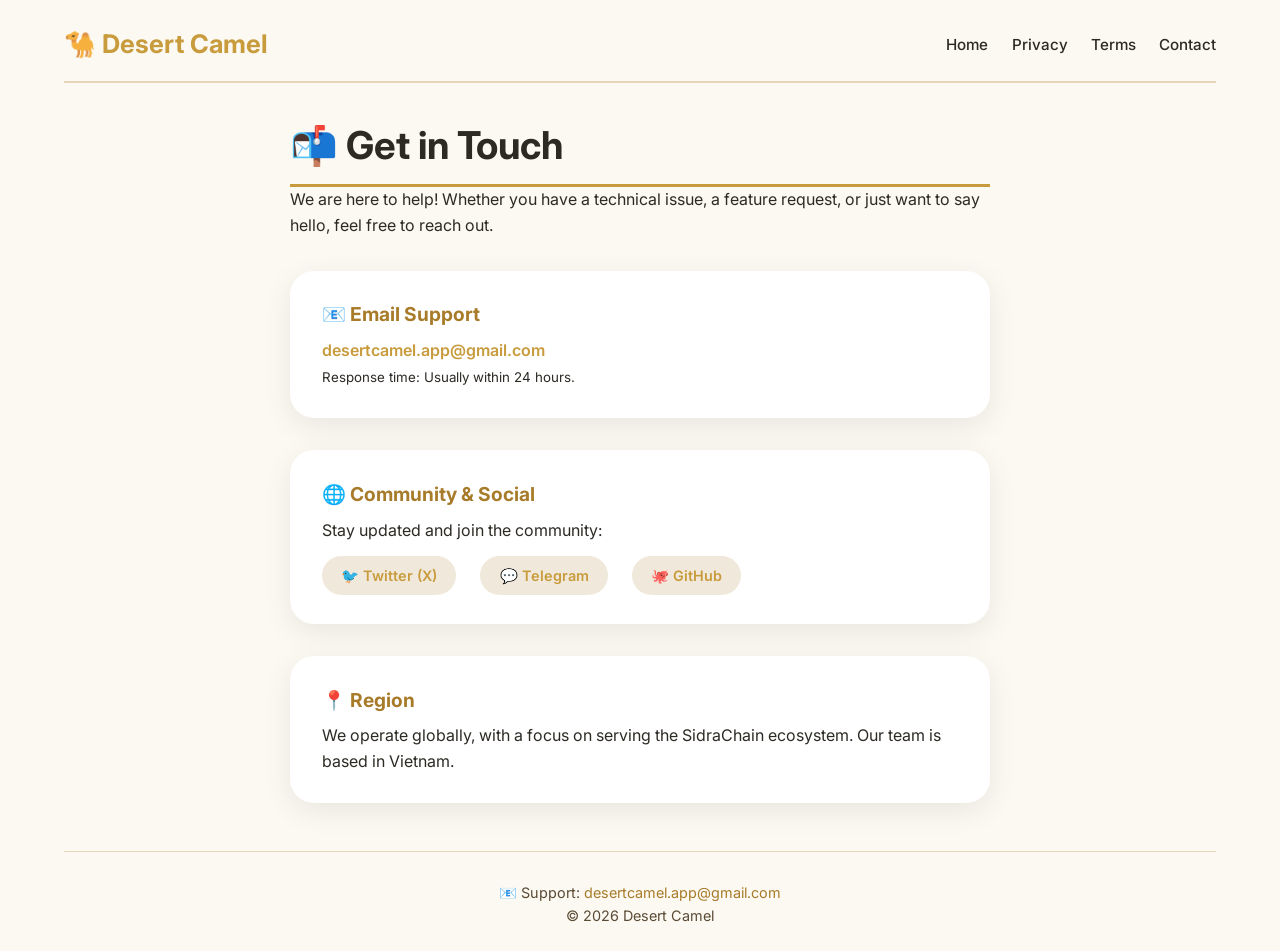
==== contact.html @ 6eb1e1e3 "Add files via upload" ====
<!DOCTYPE html>
<html lang="en">
<head>
  <meta charset="UTF-8">
  <meta name="viewport" content="width=device-width, initial-scale=1.0">
  <title>Contact – Desert Camel</title>
  <link rel="stylesheet" href="assets/css/style.css">
  <link rel="icon" href="data:image/svg+xml,<svg xmlns='http://www.w3.org/2000/svg' viewBox='0 0 100 100'><text y='.9em' font-size='90'>🐪</text></svg>">
</head>
<body>
  <header>
    <div class="logo">🐪 <span>Desert Camel</span></div>
    <nav>
      <a href="index.html">Home</a>
      <a href="privacy.html">Privacy</a>
      <a href="terms.html">Terms</a>
      <a href="contact.html">Contact</a>
    </nav>
  </header>

  <main class="contact-page">
    <h1>📬 Get in Touch</h1>
    <p>We are here to help! Whether you have a technical issue, a feature request, or just want to say hello, feel free to reach out.</p>
    
    <div class="contact-card">
      <h2>📧 Email Support</h2>
      <p><a href="mailto:desertcamel.app@gmail.com">desertcamel.app@gmail.com</a></p>
      <p><small>Response time: Usually within 24 hours.</small></p>
    </div>

    <div class="contact-card">
      <h2>🌐 Community & Social</h2>
      <p>Stay updated and join the community:</p>
      <div class="social-links">
        <a href="#">🐦 Twitter (X)</a>
        <a href="#">💬 Telegram</a>
        <a href="#">🐙 GitHub</a>
      </div>
    </div>

    <div class="contact-card">
      <h2>📍 Region</h2>
      <p>We operate globally, with a focus on serving the SidraChain ecosystem. Our team is based in Vietnam.</p>
    </div>
  </main>

  <footer>
    <p>📧 Support: <a href="mailto:desertcamel.app@gmail.com">desertcamel.app@gmail.com</a></p>
    <p>© 2026 Desert Camel</p>
  </footer>
</body>
</html>
---- assets/css/style.css ----
/* Import Google Font */
@import url('https://fonts.googleapis.com/css2?family=Inter:opsz@14..32&display=swap');

:root {
  --gold: #C89B3C;
  --dark-gold: #A87B2A;
  --cream: #FCF9F2;
  --dark: #1E1E24;
  --text: #2D2A24;
  --shadow: 0 8px 30px rgba(0,0,0,0.08);
}

* {
  margin: 0;
  padding: 0;
  box-sizing: border-box;
}

body {
  font-family: 'Inter', -apple-system, BlinkMacSystemFont, sans-serif;
  background: var(--cream);
  color: var(--text);
  line-height: 1.6;
  padding: 1.5rem;
  max-width: 1200px;
  margin: 0 auto;
  min-height: 100vh;
  display: flex;
  flex-direction: column;
}

/* --- Header --- */
header {
  display: flex;
  justify-content: space-between;
  align-items: center;
  flex-wrap: wrap;
  padding-bottom: 1rem;
  border-bottom: 2px solid #e6d5b8;
  margin-bottom: 2rem;
}

.logo {
  font-size: 1.6rem;
  font-weight: 700;
  color: var(--dark);
}
.logo span {
  color: var(--gold);
}

nav a {
  margin-left: 1.2rem;
  color: var(--text);
  text-decoration: none;
  font-weight: 500;
  font-size: 0.95rem;
  transition: color 0.2s;
}
nav a:hover {
  color: var(--gold);
}

/* --- Hero Section (Home) --- */
.hero {
  display: flex;
  flex-wrap: wrap;
  align-items: center;
  gap: 3rem;
  background: linear-gradient(135deg, #f5ede1, #e8dccc);
  padding: 2.5rem;
  border-radius: 2rem;
  margin-bottom: 3rem;
}

.hero-text {
  flex: 1 1 300px;
}
.hero-text h1 {
  font-size: clamp(2.2rem, 5vw, 3.5rem);
  line-height: 1.2;
  font-weight: 800;
}
.hero-text h1 span {
  color: var(--gold);
}
.hero-text p {
  font-size: 1.1rem;
  margin: 1.2rem 0;
  color: #3a352e;
}

.btn {
  display: inline-block;
  background: var(--gold);
  color: #fff;
  padding: 0.9rem 2.2rem;
  border-radius: 50px;
  font-weight: 600;
  text-decoration: none;
  transition: 0.3s;
  border: none;
  font-size: 1rem;
}
.btn:hover {
  background: var(--dark-gold);
  transform: scale(1.02);
  box-shadow: var(--shadow);
}

.trust-badge {
  margin-top: 1.2rem;
  font-size: 0.9rem;
  color: #5a4a34;
  background: rgba(255,255,255,0.6);
  padding: 0.4rem 1rem;
  border-radius: 30px;
  display: inline-block;
}

/* --- CSS Phone Mockup --- */
.hero-mockup {
  flex: 1 1 250px;
  display: flex;
  justify-content: center;
}

.phone {
  width: 200px;
  height: 400px;
  background: #111;
  border-radius: 36px;
  padding: 10px;
  box-shadow: 0 20px 40px rgba(0,0,0,0.3), inset 0 0 0 2px #333;
}

.phone-screen {
  width: 100%;
  height: 100%;
  background: linear-gradient(145deg, #fcf3e6, #f0e3d0);
  border-radius: 28px;
  overflow: hidden;
  padding: 16px 12px;
  display: flex;
  flex-direction: column;
}

.app-ui .wallet-header {
  font-weight: 700;
  font-size: 1.1rem;
  color: #3a2e1e;
}
.app-ui .balance {
  font-size: 1.8rem;
  font-weight: 800;
  margin: 16px 0;
  color: var(--dark);
}
.app-ui .token {
  background: rgba(255,255,255,0.7);
  padding: 10px 12px;
  border-radius: 12px;
  margin-bottom: 8px;
  display: flex;
  justify-content: space-between;
  font-size: 0.9rem;
  font-weight: 500;
}
.app-ui .swap-btn {
  margin-top: 16px;
  background: var(--gold);
  color: white;
  text-align: center;
  padding: 10px;
  border-radius: 40px;
  font-weight: 600;
  font-size: 0.9rem;
}

/* --- Features Grid --- */
.features {
  margin: 3rem 0;
}
.features h2 {
  text-align: center;
  font-size: 2rem;
  margin-bottom: 2rem;
}

.feature-grid {
  display: grid;
  grid-template-columns: repeat(auto-fit, minmax(220px, 1fr));
  gap: 1.8rem;
}

.feature-card {
  background: #ffffff;
  padding: 1.8rem 1.5rem;
  border-radius: 1.5rem;
  box-shadow: var(--shadow);
  text-align: center;
  transition: transform 0.2s;
}
.feature-card:hover {
  transform: translateY(-5px);
}
.feature-card .icon {
  font-size: 2.5rem;
}
.feature-card h3 {
  margin: 0.8rem 0 0.4rem;
  font-size: 1.2rem;
}
.feature-card p {
  font-size: 0.95rem;
  color: #5a4a34;
}

/* --- Legal Pages (Privacy & Terms) --- */
.legal-page {
  max-width: 800px;
  margin: 0 auto 3rem;
}
.legal-page h1 {
  font-size: 2.4rem;
  border-bottom: 3px solid var(--gold);
  padding-bottom: 0.5rem;
  margin-bottom: 0.5rem;
}
.legal-page h2 {
  margin-top: 2rem;
  font-size: 1.4rem;
  color: var(--dark-gold);
}
.legal-page p, .legal-page li {
  margin-bottom: 0.8rem;
  color: #2d2a24;
}
.legal-page ul {
  padding-left: 1.5rem;
}

/* --- Contact Page --- */
.contact-page {
  max-width: 700px;
  margin: 0 auto 3rem;
}
.contact-page h1 {
  font-size: 2.4rem;
  border-bottom: 3px solid var(--gold);
  padding-bottom: 0.5rem;
}
.contact-card {
  background: #ffffff;
  padding: 1.8rem 2rem;
  border-radius: 1.5rem;
  box-shadow: var(--shadow);
  margin-top: 2rem;
}
.contact-card h2 {
  font-size: 1.2rem;
  color: var(--dark-gold);
  margin-bottom: 0.5rem;
}
.contact-card a {
  color: var(--gold);
  text-decoration: none;
  font-weight: 600;
}
.contact-card a:hover {
  text-decoration: underline;
}

.social-links {
  display: flex;
  gap: 1.5rem;
  flex-wrap: wrap;
  margin-top: 0.8rem;
}
.social-links a {
  background: #f0e8da;
  padding: 0.5rem 1.2rem;
  border-radius: 40px;
  font-size: 0.9rem;
}

/* --- Footer --- */
footer {
  margin-top: auto;
  border-top: 1px solid #e6d5b8;
  padding-top: 1.8rem;
  text-align: center;
  color: #5a4a34;
  font-size: 0.9rem;
}
footer a {
  color: var(--dark-gold);
  text-decoration: none;
}
footer a:hover {
  text-decoration: underline;
}

/* --- Responsive (Mobile First) --- */
@media (max-width: 700px) {
  header {
    flex-direction: column;
    gap: 0.8rem;
    align-items: center;
  }
  nav a {
    margin: 0 0.6rem;
    font-size: 0.85rem;
  }
  .hero {
    flex-direction: column;
    text-align: center;
    padding: 2rem 1.5rem;
  }
  .phone {
    width: 160px;
    height: 320px;
  }
  .app-ui .balance {
    font-size: 1.4rem;
  }
  .feature-grid {
    grid-template-columns: 1fr 1fr;
  }
}

@media (max-width: 450px) {
  .feature-grid {
    grid-template-columns: 1fr;
  }
  .legal-page h1, .contact-page h1 {
    font-size: 1.8rem;
  }
}
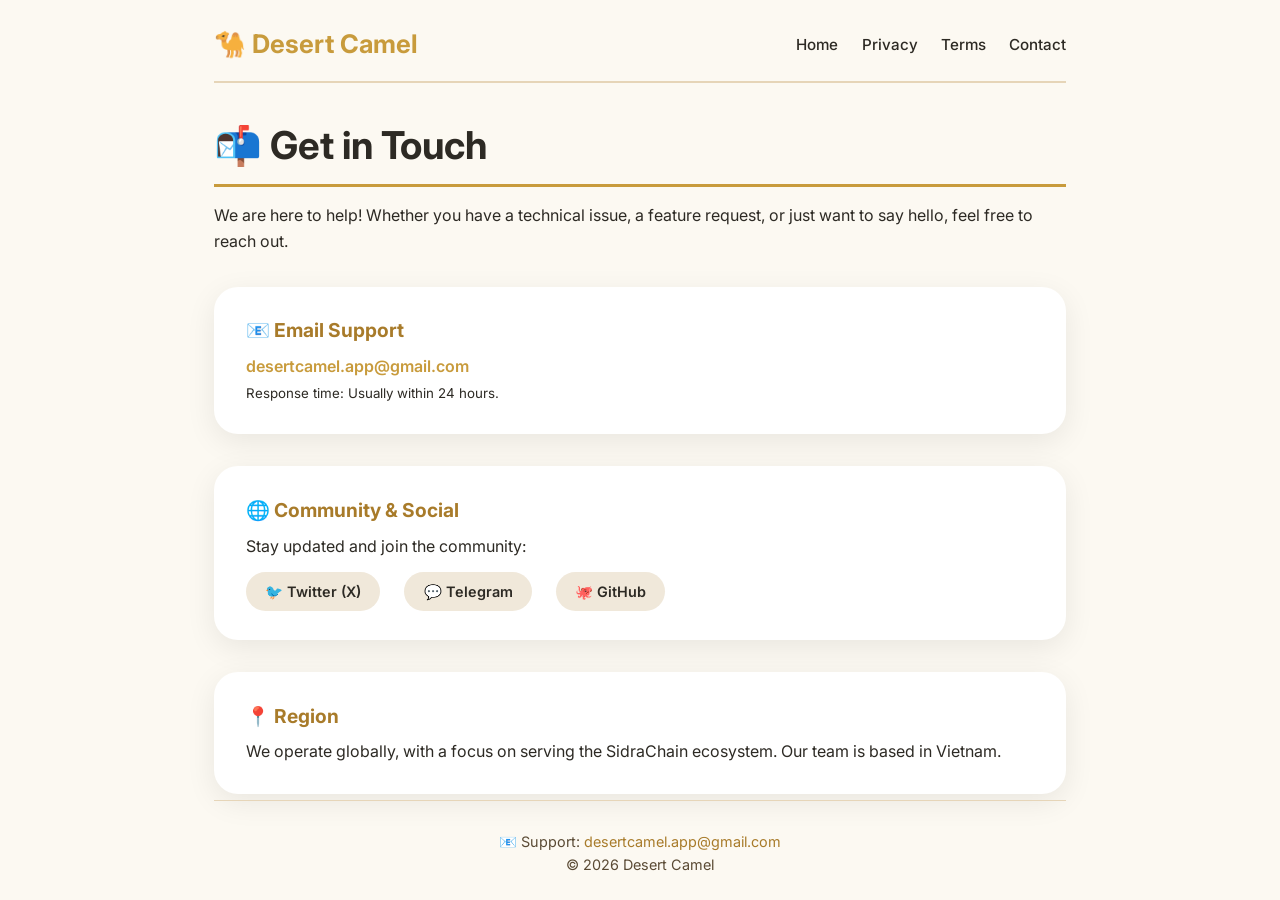
==== commit 0bd924b2: "Add files via upload" ====
--- a/contact.html
+++ b/contact.html
@@ -4,8 +4,63 @@
   <meta charset="UTF-8">
   <meta name="viewport" content="width=device-width, initial-scale=1.0">
   <title>Contact – Desert Camel</title>
-  <link rel="stylesheet" href="assets/css/style.css">
-  <link rel="icon" href="data:image/svg+xml,<svg xmlns='http://www.w3.org/2000/svg' viewBox='0 0 100 100'><text y='.9em' font-size='90'>🐪</text></svg>">
+  <link href="https://fonts.googleapis.com/css2?family=Inter:opsz,wght@14..32,400..700&display=swap" rel="stylesheet">
+  <style>
+    * { margin:0; padding:0; box-sizing:border-box; }
+    body {
+      font-family: 'Inter', sans-serif;
+      background: #fcf9f2;
+      color: #2d2a24;
+      line-height: 1.6;
+      padding: 1.5rem;
+      max-width: 900px;
+      margin: 0 auto;
+      min-height: 100vh;
+      display: flex;
+      flex-direction: column;
+    }
+    header {
+      display: flex;
+      justify-content: space-between;
+      align-items: center;
+      flex-wrap: wrap;
+      padding-bottom: 1rem;
+      border-bottom: 2px solid #e6d5b8;
+      margin-bottom: 2rem;
+    }
+    .logo { font-size: 1.6rem; font-weight: 700; }
+    .logo span { color: #c89b3c; }
+    nav a { margin-left: 1.2rem; color: #2d2a24; text-decoration: none; font-weight: 500; font-size: 0.95rem; }
+    nav a:hover { color: #c89b3c; }
+    h1 { font-size: 2.4rem; border-bottom: 3px solid #c89b3c; padding-bottom: 0.5rem; margin-bottom: 1rem; }
+    .contact-card {
+      background: #fff;
+      padding: 1.8rem 2rem;
+      border-radius: 1.5rem;
+      box-shadow: 0 8px 30px rgba(0,0,0,0.08);
+      margin-top: 2rem;
+    }
+    .contact-card h2 { font-size: 1.2rem; color: #a87b2a; margin-bottom: 0.5rem; }
+    .contact-card a { color: #c89b3c; text-decoration: none; font-weight: 600; }
+    .contact-card a:hover { text-decoration: underline; }
+    .social-links { display: flex; gap: 1.5rem; flex-wrap: wrap; margin-top: 0.8rem; }
+    .social-links a { background: #f0e8da; padding: 0.5rem 1.2rem; border-radius: 40px; font-size: 0.9rem; color: #2d2a24; }
+    footer {
+      margin-top: auto;
+      border-top: 1px solid #e6d5b8;
+      padding-top: 1.8rem;
+      text-align: center;
+      color: #5a4a34;
+      font-size: 0.9rem;
+    }
+    footer a { color: #a87b2a; text-decoration: none; }
+    footer a:hover { text-decoration: underline; }
+    @media (max-width: 700px) {
+      header { flex-direction: column; gap: 0.8rem; align-items: center; }
+      nav a { margin: 0 0.6rem; font-size: 0.85rem; }
+      h1 { font-size: 1.8rem; }
+    }
+  </style>
 </head>
 <body>
   <header>
@@ -17,17 +72,14 @@
       <a href="contact.html">Contact</a>
     </nav>
   </header>
-
-  <main class="contact-page">
+  <main>
     <h1>📬 Get in Touch</h1>
     <p>We are here to help! Whether you have a technical issue, a feature request, or just want to say hello, feel free to reach out.</p>
-    
     <div class="contact-card">
       <h2>📧 Email Support</h2>
       <p><a href="mailto:desertcamel.app@gmail.com">desertcamel.app@gmail.com</a></p>
       <p><small>Response time: Usually within 24 hours.</small></p>
     </div>
-
     <div class="contact-card">
       <h2>🌐 Community & Social</h2>
       <p>Stay updated and join the community:</p>
@@ -37,13 +89,11 @@
         <a href="#">🐙 GitHub</a>
       </div>
     </div>
-
     <div class="contact-card">
       <h2>📍 Region</h2>
       <p>We operate globally, with a focus on serving the SidraChain ecosystem. Our team is based in Vietnam.</p>
     </div>
   </main>
-
   <footer>
     <p>📧 Support: <a href="mailto:desertcamel.app@gmail.com">desertcamel.app@gmail.com</a></p>
     <p>© 2026 Desert Camel</p>
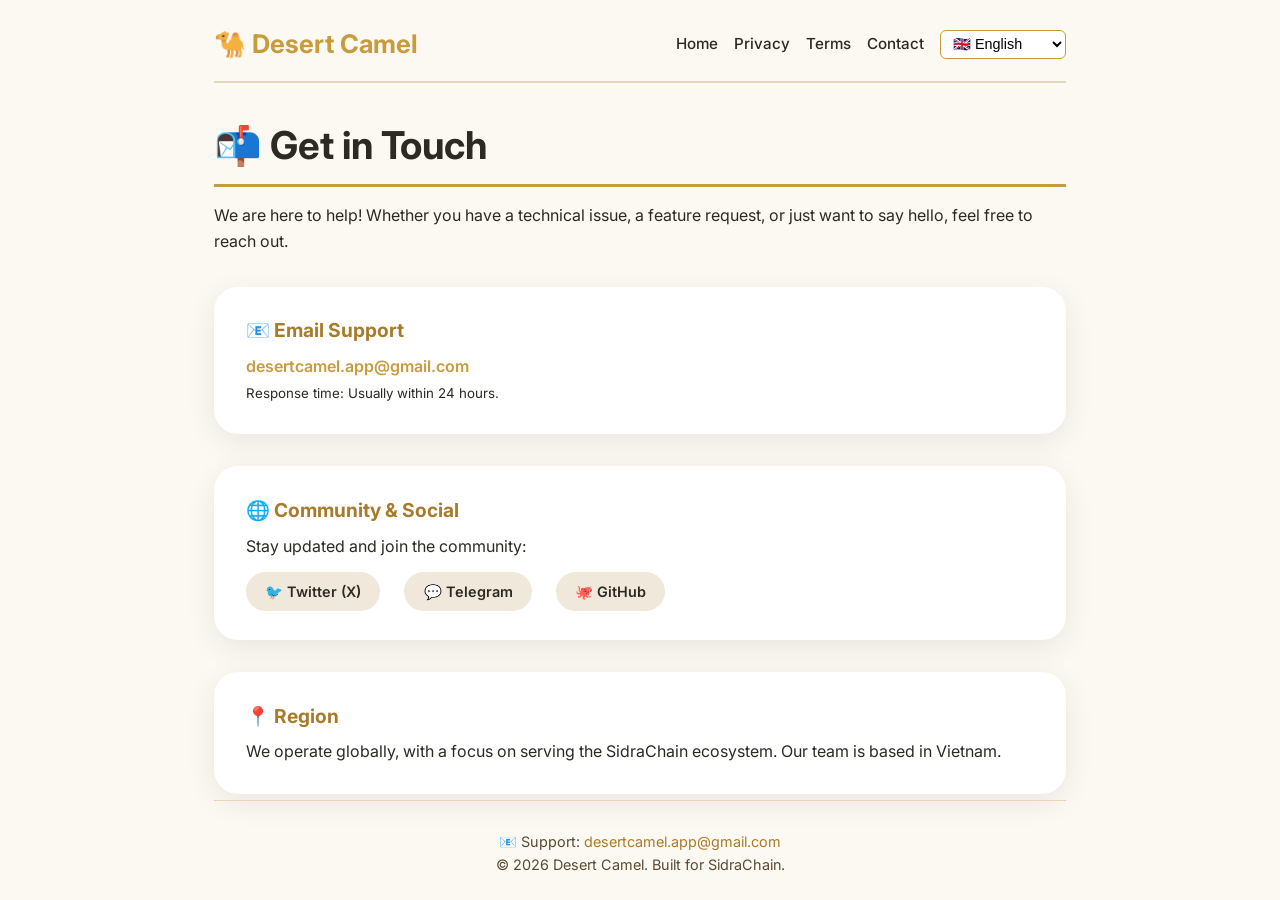
==== commit b8fa862d: "Add files via upload" ====
--- a/contact.html
+++ b/contact.html
@@ -30,15 +30,14 @@
     }
     .logo { font-size: 1.6rem; font-weight: 700; }
     .logo span { color: #c89b3c; }
-    nav a { margin-left: 1.2rem; color: #2d2a24; text-decoration: none; font-weight: 500; font-size: 0.95rem; }
+    nav { display: flex; align-items: center; flex-wrap: wrap; gap: 0.5rem 1rem; }
+    nav a { color: #2d2a24; text-decoration: none; font-weight: 500; font-size: 0.95rem; }
     nav a:hover { color: #c89b3c; }
+    .lang-select { padding: 0.3rem 0.5rem; border-radius: 6px; border: 1px solid #c89b3c; background: white; font-size: 0.9rem; cursor: pointer; }
     h1 { font-size: 2.4rem; border-bottom: 3px solid #c89b3c; padding-bottom: 0.5rem; margin-bottom: 1rem; }
     .contact-card {
-      background: #fff;
-      padding: 1.8rem 2rem;
-      border-radius: 1.5rem;
-      box-shadow: 0 8px 30px rgba(0,0,0,0.08);
-      margin-top: 2rem;
+      background: #fff; padding: 1.8rem 2rem; border-radius: 1.5rem;
+      box-shadow: 0 8px 30px rgba(0,0,0,0.08); margin-top: 2rem;
     }
     .contact-card h2 { font-size: 1.2rem; color: #a87b2a; margin-bottom: 0.5rem; }
     .contact-card a { color: #c89b3c; text-decoration: none; font-weight: 600; }
@@ -57,7 +56,8 @@
     footer a:hover { text-decoration: underline; }
     @media (max-width: 700px) {
       header { flex-direction: column; gap: 0.8rem; align-items: center; }
-      nav a { margin: 0 0.6rem; font-size: 0.85rem; }
+      nav { justify-content: center; }
+      nav a { margin: 0 0.4rem; font-size: 0.85rem; }
       h1 { font-size: 1.8rem; }
     }
   </style>
@@ -66,37 +66,197 @@
   <header>
     <div class="logo">🐪 <span>Desert Camel</span></div>
     <nav>
-      <a href="index.html">Home</a>
-      <a href="privacy.html">Privacy</a>
-      <a href="terms.html">Terms</a>
-      <a href="contact.html">Contact</a>
+      <a href="index.html" data-key="home">Home</a>
+      <a href="privacy.html" data-key="privacy">Privacy</a>
+      <a href="terms.html" data-key="terms">Terms</a>
+      <a href="contact.html" data-key="contact">Contact</a>
+      <select class="lang-select" id="langSelector" onchange="switchLang(this.value)">
+        <option value="en">🇬🇧 English</option>
+        <option value="zh">🇨🇳 中文</option>
+        <option value="vi">🇻🇳 Tiếng Việt</option>
+        <option value="hi">🇮🇳 हिंदी</option>
+        <option value="ar">🇸🇦 العربية</option>
+        <option value="id">🇮🇩 Indonesia</option>
+        <option value="ms">🇲🇾 Melayu</option>
+        <option value="lo">🇱🇦 ລາວ</option>
+      </select>
     </nav>
   </header>
   <main>
-    <h1>📬 Get in Touch</h1>
-    <p>We are here to help! Whether you have a technical issue, a feature request, or just want to say hello, feel free to reach out.</p>
+    <h1 data-key="contact-title">📬 Get in Touch</h1>
+    <p data-key="contact-desc">We are here to help! Whether you have a technical issue, a feature request, or just want to say hello, feel free to reach out.</p>
     <div class="contact-card">
-      <h2>📧 Email Support</h2>
+      <h2 data-key="email-title">📧 Email Support</h2>
       <p><a href="mailto:desertcamel.app@gmail.com">desertcamel.app@gmail.com</a></p>
-      <p><small>Response time: Usually within 24 hours.</small></p>
+      <p><small data-key="email-response">Response time: Usually within 24 hours.</small></p>
     </div>
     <div class="contact-card">
-      <h2>🌐 Community & Social</h2>
-      <p>Stay updated and join the community:</p>
+      <h2 data-key="social-title">🌐 Community & Social</h2>
+      <p data-key="social-desc">Stay updated and join the community:</p>
       <div class="social-links">
-        <a href="#">🐦 Twitter (X)</a>
-        <a href="#">💬 Telegram</a>
-        <a href="#">🐙 GitHub</a>
+        <a href="#" data-key="twitter">🐦 Twitter (X)</a>
+        <a href="#" data-key="telegram">💬 Telegram</a>
+        <a href="#" data-key="github">🐙 GitHub</a>
       </div>
     </div>
     <div class="contact-card">
-      <h2>📍 Region</h2>
-      <p>We operate globally, with a focus on serving the SidraChain ecosystem. Our team is based in Vietnam.</p>
+      <h2 data-key="region-title">📍 Region</h2>
+      <p data-key="region-desc">We operate globally, with a focus on serving the SidraChain ecosystem. Our team is based in Vietnam.</p>
     </div>
   </main>
   <footer>
-    <p>📧 Support: <a href="mailto:desertcamel.app@gmail.com">desertcamel.app@gmail.com</a></p>
-    <p>© 2026 Desert Camel</p>
+    <p data-key="footer-support">📧 Support: <a href="mailto:desertcamel.app@gmail.com">desertcamel.app@gmail.com</a></p>
+    <p data-key="footer-copy">© 2026 Desert Camel. Built for SidraChain.</p>
   </footer>
+
+  <script>
+    const translations = {
+      en: {
+        home: 'Home', privacy: 'Privacy', terms: 'Terms', contact: 'Contact',
+        'contact-title': '📬 Get in Touch',
+        'contact-desc': 'We are here to help! Whether you have a technical issue, a feature request, or just want to say hello, feel free to reach out.',
+        'email-title': '📧 Email Support',
+        'email-response': 'Response time: Usually within 24 hours.',
+        'social-title': '🌐 Community & Social',
+        'social-desc': 'Stay updated and join the community:',
+        'twitter': '🐦 Twitter (X)',
+        'telegram': '💬 Telegram',
+        'github': '🐙 GitHub',
+        'region-title': '📍 Region',
+        'region-desc': 'We operate globally, with a focus on serving the SidraChain ecosystem. Our team is based in Vietnam.',
+        'footer-support': '📧 Support: <a href="mailto:desertcamel.app@gmail.com">desertcamel.app@gmail.com</a>',
+        'footer-copy': '© 2026 Desert Camel. Built for SidraChain.'
+      },
+      zh: {
+        home: '首页', privacy: '隐私政策', terms: '服务条款', contact: '联系我们',
+        'contact-title': '📬 联系我们',
+        'contact-desc': '我们随时为您提供帮助！无论您是遇到技术问题、提出功能请求，还是只是想打个招呼，都可以随时联系我们。',
+        'email-title': '📧 邮件支持',
+        'email-response': '回复时间：通常在24小时内。',
+        'social-title': '🌐 社区与社交',
+        'social-desc': '保持更新并加入社区：',
+        'twitter': '🐦 Twitter (X)',
+        'telegram': '💬 Telegram',
+        'github': '🐙 GitHub',
+        'region-title': '📍 区域',
+        'region-desc': '我们在全球运营，专注于服务 SidraChain 生态系统。我们的团队位于越南。',
+        'footer-support': '📧 支持：<a href="mailto:desertcamel.app@gmail.com">desertcamel.app@gmail.com</a>',
+        'footer-copy': '© 2026 Desert Camel。为 SidraChain 构建。'
+      },
+      vi: {
+        home: 'Trang chủ', privacy: 'Chính sách bảo mật', terms: 'Điều khoản', contact: 'Liên hệ',
+        'contact-title': '📬 Liên hệ',
+        'contact-desc': 'Chúng tôi sẵn sàng giúp đỡ! Nếu bạn gặp vấn đề kỹ thuật, có yêu cầu tính năng hoặc chỉ muốn chào hỏi, hãy liên hệ với chúng tôi.',
+        'email-title': '📧 Hỗ trợ qua email',
+        'email-response': 'Thời gian phản hồi: Thường trong vòng 24 giờ.',
+        'social-title': '🌐 Cộng đồng & Mạng xã hội',
+        'social-desc': 'Cập nhật và tham gia cộng đồng:',
+        'twitter': '🐦 Twitter (X)',
+        'telegram': '💬 Telegram',
+        'github': '🐙 GitHub',
+        'region-title': '📍 Khu vực',
+        'region-desc': 'Chúng tôi hoạt động toàn cầu, tập trung phục vụ hệ sinh thái SidraChain. Đội ngũ của chúng tôi có trụ sở tại Việt Nam.',
+        'footer-support': '📧 Hỗ trợ: <a href="mailto:desertcamel.app@gmail.com">desertcamel.app@gmail.com</a>',
+        'footer-copy': '© 2026 Desert Camel. Xây dựng cho SidraChain.'
+      },
+      hi: {
+        home: 'होम', privacy: 'गोपनीयता नीति', terms: 'सेवा की शर्तें', contact: 'संपर्क करें',
+        'contact-title': '📬 संपर्क करें',
+        'contact-desc': 'हम मदद के लिए यहाँ हैं! चाहे आपको तकनीकी समस्या हो, सुविधा अनुरोध हो, या बस नमस्ते कहना हो, बेझिझक संपर्क करें।',
+        'email-title': '📧 ईमेल सहायता',
+        'email-response': 'प्रतिक्रिया समय: आमतौर पर 24 घंटे के भीतर।',
+        'social-title': '🌐 समुदाय और सोशल',
+        'social-desc': 'अपडेट रहें और समुदाय से जुड़ें:',
+        'twitter': '🐦 Twitter (X)',
+        'telegram': '💬 Telegram',
+        'github': '🐙 GitHub',
+        'region-title': '📍 क्षेत्र',
+        'region-desc': 'हम वैश्विक स्तर पर काम करते हैं, SidraChain पारिस्थितिकी तंत्र पर ध्यान केंद्रित करते हैं। हमारी टीम वियतनाम में स्थित है।',
+        'footer-support': '📧 सहायता: <a href="mailto:desertcamel.app@gmail.com">desertcamel.app@gmail.com</a>',
+        'footer-copy': '© 2026 Desert Camel। SidraChain के लिए निर्मित।'
+      },
+      ar: {
+        home: 'الرئيسية', privacy: 'سياسة الخصوصية', terms: 'شروط الخدمة', contact: 'اتصل بنا',
+        'contact-title': '📬 تواصل معنا',
+        'contact-desc': 'نحن هنا للمساعدة! سواء كانت لديك مشكلة تقنية، أو طلب ميزة، أو تريد فقط إلقاء التحية، فلا تتردد في الاتصال بنا.',
+        'email-title': '📧 الدعم عبر البريد الإلكتروني',
+        'email-response': 'وقت الرد: عادة في غضون 24 ساعة.',
+        'social-title': '🌐 المجتمع والتواصل الاجتماعي',
+        'social-desc': 'ابق على اطلاع وانضم إلى المجتمع:',
+        'twitter': '🐦 Twitter (X)',
+        'telegram': '💬 Telegram',
+        'github': '🐙 GitHub',
+        'region-title': '📍 المنطقة',
+        'region-desc': 'نحن نعمل عالمياً، مع التركيز على خدمة نظام SidraChain البيئي. فريقنا مقره في فيتنام.',
+        'footer-support': '📧 الدعم: <a href="mailto:desertcamel.app@gmail.com">desertcamel.app@gmail.com</a>',
+        'footer-copy': '© 2026 Desert Camel. مبني لـ SidraChain.'
+      },
+      id: {
+        home: 'Beranda', privacy: 'Kebijakan Privasi', terms: 'Syarat Layanan', contact: 'Hubungi',
+        'contact-title': '📬 Hubungi Kami',
+        'contact-desc': 'Kami siap membantu! Apakah Anda memiliki masalah teknis, permintaan fitur, atau hanya ingin menyapa, jangan ragu untuk menghubungi kami.',
+        'email-title': '📧 Dukungan Email',
+        'email-response': 'Waktu respons: Biasanya dalam 24 jam.',
+        'social-title': '🌐 Komunitas & Sosial',
+        'social-desc': 'Tetap terupdate dan bergabung dengan komunitas:',
+        'twitter': '🐦 Twitter (X)',
+        'telegram': '💬 Telegram',
+        'github': '🐙 GitHub',
+        'region-title': '📍 Wilayah',
+        'region-desc': 'Kami beroperasi secara global, dengan fokus melayani ekosistem SidraChain. Tim kami berbasis di Vietnam.',
+        'footer-support': '📧 Dukungan: <a href="mailto:desertcamel.app@gmail.com">desertcamel.app@gmail.com</a>',
+        'footer-copy': '© 2026 Desert Camel. Dibangun untuk SidraChain.'
+      },
+      ms: {
+        home: 'Laman Utama', privacy: 'Dasar Privasi', terms: 'Terma Perkhidmatan', contact: 'Hubungi',
+        'contact-title': '📬 Hubungi Kami',
+        'contact-desc': 'Kami sedia membantu! Sama ada anda mempunyai masalah teknikal, permintaan ciri, atau hanya ingin bertanya khabar, sila hubungi kami.',
+        'email-title': '📧 Sokongan E-mel',
+        'email-response': 'Masa tindak balas: Biasanya dalam 24 jam.',
+        'social-title': '🌐 Komuniti & Sosial',
+        'social-desc': 'Kekal dikemas kini dan sertai komuniti:',
+        'twitter': '🐦 Twitter (X)',
+        'telegram': '💬 Telegram',
+        'github': '🐙 GitHub',
+        'region-title': '📍 Wilayah',
+        'region-desc': 'Kami beroperasi di peringkat global, dengan tumpuan untuk melayani ekosistem SidraChain. Pasukan kami berpangkalan di Vietnam.',
+        'footer-support': '📧 Sokongan: <a href="mailto:desertcamel.app@gmail.com">desertcamel.app@gmail.com</a>',
+        'footer-copy': '© 2026 Desert Camel. Dibina untuk SidraChain.'
+      },
+      lo: {
+        home: 'ໜ້າຫຼັກ', privacy: 'ນະໂຍບາຍຄວາມເປັນສ່ວນຕົວ', terms: 'ຂໍ້ກຳນົດການໃຊ້ງານ', contact: 'ຕິດຕໍ່',
+        'contact-title': '📬 ຕິດຕໍ່ພວກເຮົາ',
+        'contact-desc': 'ພວກເຮົາພ້ອມໃຫ້ຄວາມຊ່ວຍເຫຼືອ! ບໍ່ວ່າທ່ານຈະມີບັນຫາທາງດ້ານເຕັກນິກ, ການຮ້ອງຂໍຄຸນສົມບັດ, ຫຼືພຽງແຕ່ຢາກທັກທາຍ, ກະລຸນາຕິດຕໍ່ພວກເຮົາ.',
+        'email-title': '📧 ການສະໜັບສະໜຸນທາງອີເມວ',
+        'email-response': 'ເວລາຕອບກັບ: ປົກກະຕິພາຍໃນ 24 ຊົ່ວໂມງ.',
+        'social-title': '🌐 ຊຸມຊົນ ແລະ ສັງຄົມ',
+        'social-desc': 'ຕິດຕາມຂ່າວສານ ແລະ ເຂົ້າຮ່ວມຊຸມຊົນ:',
+        'twitter': '🐦 Twitter (X)',
+        'telegram': '💬 Telegram',
+        'github': '🐙 GitHub',
+        'region-title': '📍 ພາກພື້ນ',
+        'region-desc': 'ພວກເຮົາດຳເນີນງານໃນລະດັບໂລກ, ໂດຍເນັ້ນໃສ່ການບໍລິການລະບົບນິເວດ SidraChain. ທີມງານຂອງພວກເຮົາຕັ້ງຢູ່ປະເທດຫວຽດນາມ.',
+        'footer-support': '📧 ສະໜັບສະໜຸນ: <a href="mailto:desertcamel.app@gmail.com">desertcamel.app@gmail.com</a>',
+        'footer-copy': '© 2026 Desert Camel. ສ້າງຂຶ້ນສຳລັບ SidraChain.'
+      }
+    };
+
+    function switchLang(lang) {
+      localStorage.setItem('preferredLang', lang);
+      document.querySelectorAll('[data-key]').forEach(el => {
+        const key = el.getAttribute('data-key');
+        if (translations[lang] && translations[lang][key] !== undefined) {
+          el.innerHTML = translations[lang][key];
+        }
+      });
+      document.getElementById('langSelector').value = lang;
+    }
+
+    window.onload = function() {
+      const savedLang = localStorage.getItem('preferredLang') || 'en';
+      if (translations[savedLang]) switchLang(savedLang);
+      else switchLang('en');
+    };
+  </script>
 </body>
 </html>
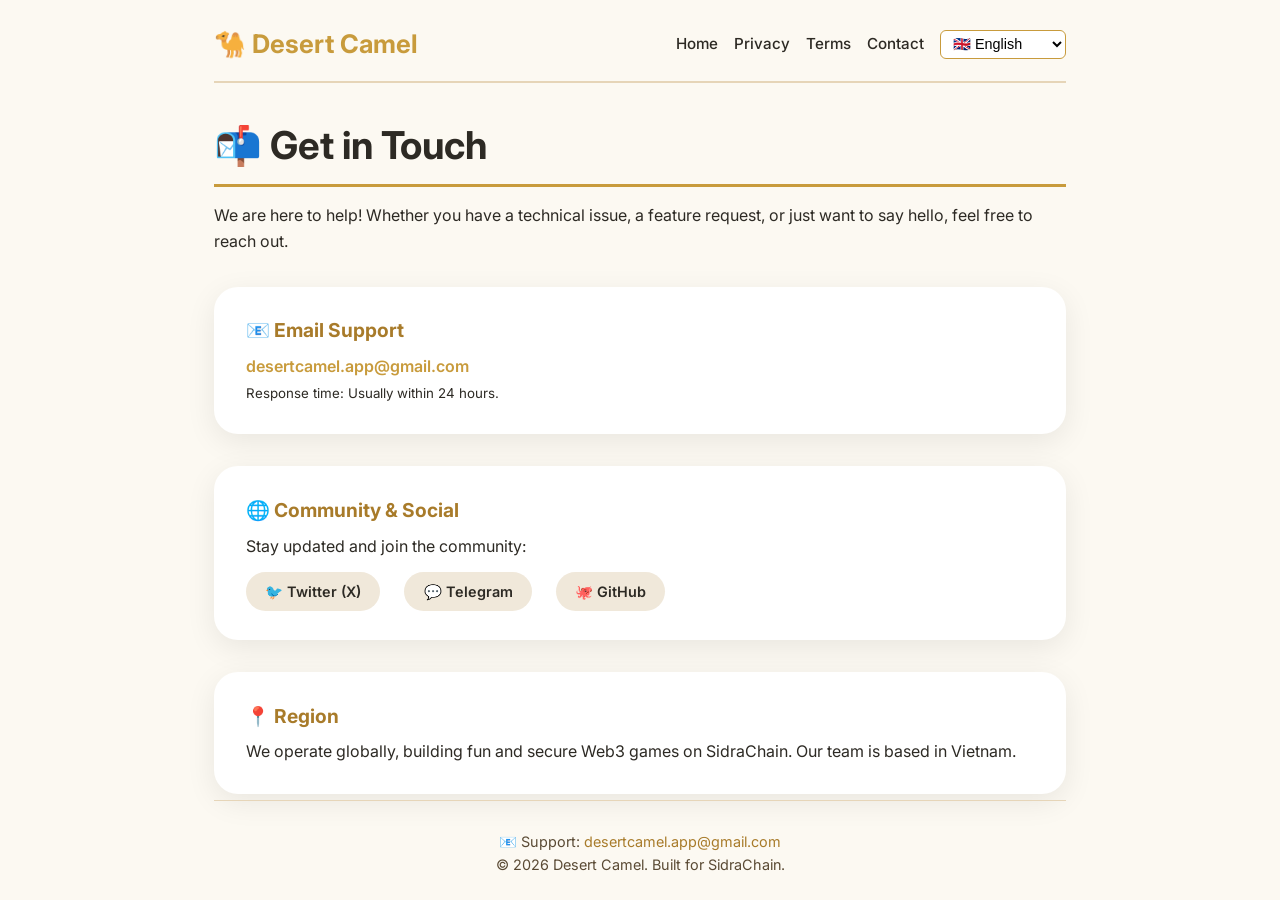
==== commit 54c6de55: "Update contact.html" ====
--- a/contact.html
+++ b/contact.html
@@ -3,7 +3,7 @@
 <head>
   <meta charset="UTF-8">
   <meta name="viewport" content="width=device-width, initial-scale=1.0">
-  <title>Contact – Desert Camel</title>
+  <title>Contact – Desert Camel Game</title>
   <link href="https://fonts.googleapis.com/css2?family=Inter:opsz,wght@14..32,400..700&display=swap" rel="stylesheet">
   <style>
     * { margin:0; padding:0; box-sizing:border-box; }
@@ -73,12 +73,15 @@
       <select class="lang-select" id="langSelector" onchange="switchLang(this.value)">
         <option value="en">🇬🇧 English</option>
         <option value="zh">🇨🇳 中文</option>
+        <option value="hi">🇮🇳 हिंदी</option>
         <option value="vi">🇻🇳 Tiếng Việt</option>
-        <option value="hi">🇮🇳 हिंदी</option>
         <option value="ar">🇸🇦 العربية</option>
         <option value="id">🇮🇩 Indonesia</option>
         <option value="ms">🇲🇾 Melayu</option>
-        <option value="lo">🇱🇦 ລາວ</option>
+        <option value="fr">🇫🇷 Français</option>
+        <option value="pt">🇵🇹 Português</option>
+        <option value="ko">🇰🇷 한국어</option>
+        <option value="ja">🇯🇵 日本語</option>
       </select>
     </nav>
   </header>
@@ -101,7 +104,7 @@
     </div>
     <div class="contact-card">
       <h2 data-key="region-title">📍 Region</h2>
-      <p data-key="region-desc">We operate globally, with a focus on serving the SidraChain ecosystem. Our team is based in Vietnam.</p>
+      <p data-key="region-desc">We operate globally, building fun and secure Web3 games on SidraChain. Our team is based in Vietnam.</p>
     </div>
   </main>
   <footer>
@@ -123,25 +126,9 @@
         'telegram': '💬 Telegram',
         'github': '🐙 GitHub',
         'region-title': '📍 Region',
-        'region-desc': 'We operate globally, with a focus on serving the SidraChain ecosystem. Our team is based in Vietnam.',
+        'region-desc': 'We operate globally, building fun and secure Web3 games on SidraChain. Our team is based in Vietnam.',
         'footer-support': '📧 Support: <a href="mailto:desertcamel.app@gmail.com">desertcamel.app@gmail.com</a>',
         'footer-copy': '© 2026 Desert Camel. Built for SidraChain.'
-      },
-      zh: {
-        home: '首页', privacy: '隐私政策', terms: '服务条款', contact: '联系我们',
-        'contact-title': '📬 联系我们',
-        'contact-desc': '我们随时为您提供帮助！无论您是遇到技术问题、提出功能请求，还是只是想打个招呼，都可以随时联系我们。',
-        'email-title': '📧 邮件支持',
-        'email-response': '回复时间：通常在24小时内。',
-        'social-title': '🌐 社区与社交',
-        'social-desc': '保持更新并加入社区：',
-        'twitter': '🐦 Twitter (X)',
-        'telegram': '💬 Telegram',
-        'github': '🐙 GitHub',
-        'region-title': '📍 区域',
-        'region-desc': '我们在全球运营，专注于服务 SidraChain 生态系统。我们的团队位于越南。',
-        'footer-support': '📧 支持：<a href="mailto:desertcamel.app@gmail.com">desertcamel.app@gmail.com</a>',
-        'footer-copy': '© 2026 Desert Camel。为 SidraChain 构建。'
       },
       vi: {
         home: 'Trang chủ', privacy: 'Chính sách bảo mật', terms: 'Điều khoản', contact: 'Liên hệ',
@@ -155,89 +142,9 @@
         'telegram': '💬 Telegram',
         'github': '🐙 GitHub',
         'region-title': '📍 Khu vực',
-        'region-desc': 'Chúng tôi hoạt động toàn cầu, tập trung phục vụ hệ sinh thái SidraChain. Đội ngũ của chúng tôi có trụ sở tại Việt Nam.',
+        'region-desc': 'Chúng tôi hoạt động toàn cầu, xây dựng các trò chơi Web3 vui nhộn và an toàn trên SidraChain. Đội ngũ của chúng tôi có trụ sở tại Việt Nam.',
         'footer-support': '📧 Hỗ trợ: <a href="mailto:desertcamel.app@gmail.com">desertcamel.app@gmail.com</a>',
         'footer-copy': '© 2026 Desert Camel. Xây dựng cho SidraChain.'
-      },
-      hi: {
-        home: 'होम', privacy: 'गोपनीयता नीति', terms: 'सेवा की शर्तें', contact: 'संपर्क करें',
-        'contact-title': '📬 संपर्क करें',
-        'contact-desc': 'हम मदद के लिए यहाँ हैं! चाहे आपको तकनीकी समस्या हो, सुविधा अनुरोध हो, या बस नमस्ते कहना हो, बेझिझक संपर्क करें।',
-        'email-title': '📧 ईमेल सहायता',
-        'email-response': 'प्रतिक्रिया समय: आमतौर पर 24 घंटे के भीतर।',
-        'social-title': '🌐 समुदाय और सोशल',
-        'social-desc': 'अपडेट रहें और समुदाय से जुड़ें:',
-        'twitter': '🐦 Twitter (X)',
-        'telegram': '💬 Telegram',
-        'github': '🐙 GitHub',
-        'region-title': '📍 क्षेत्र',
-        'region-desc': 'हम वैश्विक स्तर पर काम करते हैं, SidraChain पारिस्थितिकी तंत्र पर ध्यान केंद्रित करते हैं। हमारी टीम वियतनाम में स्थित है।',
-        'footer-support': '📧 सहायता: <a href="mailto:desertcamel.app@gmail.com">desertcamel.app@gmail.com</a>',
-        'footer-copy': '© 2026 Desert Camel। SidraChain के लिए निर्मित।'
-      },
-      ar: {
-        home: 'الرئيسية', privacy: 'سياسة الخصوصية', terms: 'شروط الخدمة', contact: 'اتصل بنا',
-        'contact-title': '📬 تواصل معنا',
-        'contact-desc': 'نحن هنا للمساعدة! سواء كانت لديك مشكلة تقنية، أو طلب ميزة، أو تريد فقط إلقاء التحية، فلا تتردد في الاتصال بنا.',
-        'email-title': '📧 الدعم عبر البريد الإلكتروني',
-        'email-response': 'وقت الرد: عادة في غضون 24 ساعة.',
-        'social-title': '🌐 المجتمع والتواصل الاجتماعي',
-        'social-desc': 'ابق على اطلاع وانضم إلى المجتمع:',
-        'twitter': '🐦 Twitter (X)',
-        'telegram': '💬 Telegram',
-        'github': '🐙 GitHub',
-        'region-title': '📍 المنطقة',
-        'region-desc': 'نحن نعمل عالمياً، مع التركيز على خدمة نظام SidraChain البيئي. فريقنا مقره في فيتنام.',
-        'footer-support': '📧 الدعم: <a href="mailto:desertcamel.app@gmail.com">desertcamel.app@gmail.com</a>',
-        'footer-copy': '© 2026 Desert Camel. مبني لـ SidraChain.'
-      },
-      id: {
-        home: 'Beranda', privacy: 'Kebijakan Privasi', terms: 'Syarat Layanan', contact: 'Hubungi',
-        'contact-title': '📬 Hubungi Kami',
-        'contact-desc': 'Kami siap membantu! Apakah Anda memiliki masalah teknis, permintaan fitur, atau hanya ingin menyapa, jangan ragu untuk menghubungi kami.',
-        'email-title': '📧 Dukungan Email',
-        'email-response': 'Waktu respons: Biasanya dalam 24 jam.',
-        'social-title': '🌐 Komunitas & Sosial',
-        'social-desc': 'Tetap terupdate dan bergabung dengan komunitas:',
-        'twitter': '🐦 Twitter (X)',
-        'telegram': '💬 Telegram',
-        'github': '🐙 GitHub',
-        'region-title': '📍 Wilayah',
-        'region-desc': 'Kami beroperasi secara global, dengan fokus melayani ekosistem SidraChain. Tim kami berbasis di Vietnam.',
-        'footer-support': '📧 Dukungan: <a href="mailto:desertcamel.app@gmail.com">desertcamel.app@gmail.com</a>',
-        'footer-copy': '© 2026 Desert Camel. Dibangun untuk SidraChain.'
-      },
-      ms: {
-        home: 'Laman Utama', privacy: 'Dasar Privasi', terms: 'Terma Perkhidmatan', contact: 'Hubungi',
-        'contact-title': '📬 Hubungi Kami',
-        'contact-desc': 'Kami sedia membantu! Sama ada anda mempunyai masalah teknikal, permintaan ciri, atau hanya ingin bertanya khabar, sila hubungi kami.',
-        'email-title': '📧 Sokongan E-mel',
-        'email-response': 'Masa tindak balas: Biasanya dalam 24 jam.',
-        'social-title': '🌐 Komuniti & Sosial',
-        'social-desc': 'Kekal dikemas kini dan sertai komuniti:',
-        'twitter': '🐦 Twitter (X)',
-        'telegram': '💬 Telegram',
-        'github': '🐙 GitHub',
-        'region-title': '📍 Wilayah',
-        'region-desc': 'Kami beroperasi di peringkat global, dengan tumpuan untuk melayani ekosistem SidraChain. Pasukan kami berpangkalan di Vietnam.',
-        'footer-support': '📧 Sokongan: <a href="mailto:desertcamel.app@gmail.com">desertcamel.app@gmail.com</a>',
-        'footer-copy': '© 2026 Desert Camel. Dibina untuk SidraChain.'
-      },
-      lo: {
-        home: 'ໜ້າຫຼັກ', privacy: 'ນະໂຍບາຍຄວາມເປັນສ່ວນຕົວ', terms: 'ຂໍ້ກຳນົດການໃຊ້ງານ', contact: 'ຕິດຕໍ່',
-        'contact-title': '📬 ຕິດຕໍ່ພວກເຮົາ',
-        'contact-desc': 'ພວກເຮົາພ້ອມໃຫ້ຄວາມຊ່ວຍເຫຼືອ! ບໍ່ວ່າທ່ານຈະມີບັນຫາທາງດ້ານເຕັກນິກ, ການຮ້ອງຂໍຄຸນສົມບັດ, ຫຼືພຽງແຕ່ຢາກທັກທາຍ, ກະລຸນາຕິດຕໍ່ພວກເຮົາ.',
-        'email-title': '📧 ການສະໜັບສະໜຸນທາງອີເມວ',
-        'email-response': 'ເວລາຕອບກັບ: ປົກກະຕິພາຍໃນ 24 ຊົ່ວໂມງ.',
-        'social-title': '🌐 ຊຸມຊົນ ແລະ ສັງຄົມ',
-        'social-desc': 'ຕິດຕາມຂ່າວສານ ແລະ ເຂົ້າຮ່ວມຊຸມຊົນ:',
-        'twitter': '🐦 Twitter (X)',
-        'telegram': '💬 Telegram',
-        'github': '🐙 GitHub',
-        'region-title': '📍 ພາກພື້ນ',
-        'region-desc': 'ພວກເຮົາດຳເນີນງານໃນລະດັບໂລກ, ໂດຍເນັ້ນໃສ່ການບໍລິການລະບົບນິເວດ SidraChain. ທີມງານຂອງພວກເຮົາຕັ້ງຢູ່ປະເທດຫວຽດນາມ.',
-        'footer-support': '📧 ສະໜັບສະໜຸນ: <a href="mailto:desertcamel.app@gmail.com">desertcamel.app@gmail.com</a>',
-        'footer-copy': '© 2026 Desert Camel. ສ້າງຂຶ້ນສຳລັບ SidraChain.'
       }
     };
 
@@ -259,4 +166,4 @@
     };
   </script>
 </body>
-</html>+</html>
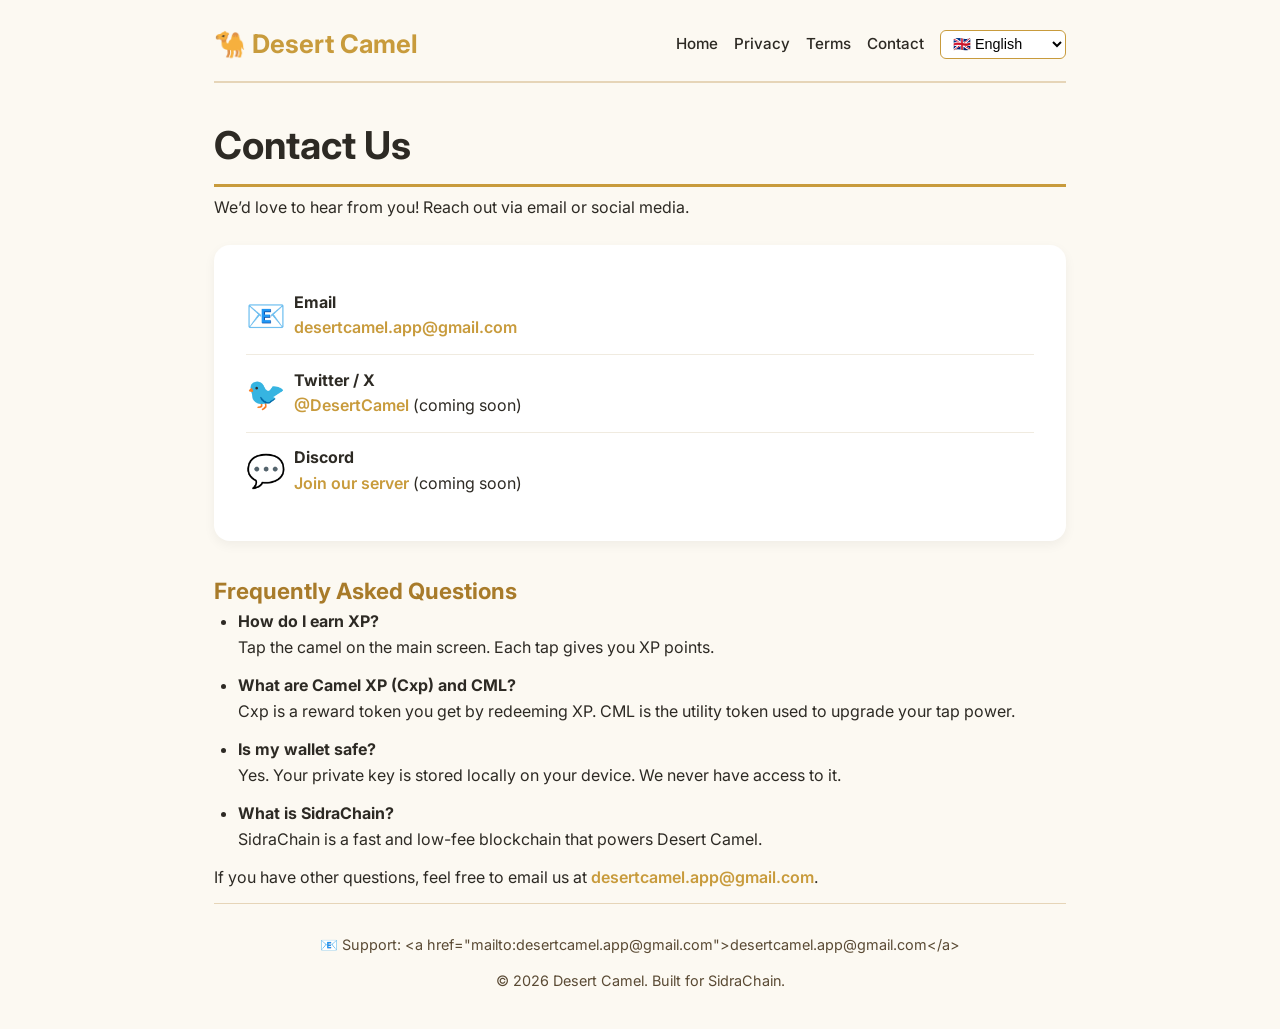
==== commit 6ffa46da: "Update contact.html" ====
--- a/contact.html
+++ b/contact.html
@@ -34,16 +34,25 @@
     nav a { color: #2d2a24; text-decoration: none; font-weight: 500; font-size: 0.95rem; }
     nav a:hover { color: #c89b3c; }
     .lang-select { padding: 0.3rem 0.5rem; border-radius: 6px; border: 1px solid #c89b3c; background: white; font-size: 0.9rem; cursor: pointer; }
-    h1 { font-size: 2.4rem; border-bottom: 3px solid #c89b3c; padding-bottom: 0.5rem; margin-bottom: 1rem; }
-    .contact-card {
-      background: #fff; padding: 1.8rem 2rem; border-radius: 1.5rem;
-      box-shadow: 0 8px 30px rgba(0,0,0,0.08); margin-top: 2rem;
-    }
-    .contact-card h2 { font-size: 1.2rem; color: #a87b2a; margin-bottom: 0.5rem; }
-    .contact-card a { color: #c89b3c; text-decoration: none; font-weight: 600; }
-    .contact-card a:hover { text-decoration: underline; }
-    .social-links { display: flex; gap: 1.5rem; flex-wrap: wrap; margin-top: 0.8rem; }
-    .social-links a { background: #f0e8da; padding: 0.5rem 1.2rem; border-radius: 40px; font-size: 0.9rem; color: #2d2a24; }
+    h1 { font-size: 2.4rem; border-bottom: 3px solid #c89b3c; padding-bottom: 0.5rem; margin-bottom: 0.5rem; }
+    h2 { margin-top: 2rem; font-size: 1.4rem; color: #a87b2a; }
+    p, li { margin-bottom: 0.8rem; }
+    ul { padding-left: 1.5rem; }
+    .contact-box {
+      background: white;
+      padding: 2rem;
+      border-radius: 16px;
+      box-shadow: 0 4px 12px rgba(0,0,0,0.05);
+      margin: 1.5rem 0;
+    }
+    .contact-box .icon { font-size: 2rem; margin-right: 0.5rem; }
+    .contact-item {
+      display: flex;
+      align-items: center;
+      padding: 0.8rem 0;
+      border-bottom: 1px solid #f0ebe0;
+    }
+    .contact-item:last-child { border-bottom: none; }
     footer {
       margin-top: auto;
       border-top: 1px solid #e6d5b8;
@@ -54,6 +63,8 @@
     }
     footer a { color: #a87b2a; text-decoration: none; }
     footer a:hover { text-decoration: underline; }
+    a { color: #c89b3c; text-decoration: none; font-weight: 600; }
+    a:hover { text-decoration: underline; }
     @media (max-width: 700px) {
       header { flex-direction: column; gap: 0.8rem; align-items: center; }
       nav { justify-content: center; }
@@ -86,25 +97,45 @@
     </nav>
   </header>
   <main>
-    <h1 data-key="contact-title">📬 Get in Touch</h1>
-    <p data-key="contact-desc">We are here to help! Whether you have a technical issue, a feature request, or just want to say hello, feel free to reach out.</p>
-    <div class="contact-card">
-      <h2 data-key="email-title">📧 Email Support</h2>
-      <p><a href="mailto:desertcamel.app@gmail.com">desertcamel.app@gmail.com</a></p>
-      <p><small data-key="email-response">Response time: Usually within 24 hours.</small></p>
-    </div>
-    <div class="contact-card">
-      <h2 data-key="social-title">🌐 Community & Social</h2>
-      <p data-key="social-desc">Stay updated and join the community:</p>
-      <div class="social-links">
-        <a href="#" data-key="twitter">🐦 Twitter (X)</a>
-        <a href="#" data-key="telegram">💬 Telegram</a>
-        <a href="#" data-key="github">🐙 GitHub</a>
+    <h1 data-key="contact-title">Contact Us</h1>
+    <p data-key="contact-subtitle">We’d love to hear from you! Reach out via email or social media.</p>
+
+    <div class="contact-box">
+      <div class="contact-item">
+        <span class="icon">📧</span>
+        <div>
+          <strong data-key="email-label">Email</strong><br>
+          <a href="mailto:desertcamel.app@gmail.com">desertcamel.app@gmail.com</a>
+        </div>
+      </div>
+      <div class="contact-item">
+        <span class="icon">🐦</span>
+        <div>
+          <strong data-key="twitter-label">Twitter / X</strong><br>
+          <a href="#" data-key="twitter-link">@DesertCamel</a> <span data-key="twitter-note">(coming soon)</span>
+        </div>
+      </div>
+      <div class="contact-item">
+        <span class="icon">💬</span>
+        <div>
+          <strong data-key="discord-label">Discord</strong><br>
+          <a href="#" data-key="discord-link">Join our server</a> <span data-key="discord-note">(coming soon)</span>
+        </div>
       </div>
     </div>
-    <div class="contact-card">
-      <h2 data-key="region-title">📍 Region</h2>
-      <p data-key="region-desc">We operate globally, building fun and secure Web3 games on SidraChain. Our team is based in Vietnam.</p>
+
+    <div id="contact-content">
+      <div class="en-content">
+        <h2 data-key="faq-title">Frequently Asked Questions</h2>
+        <ul>
+          <li data-key="faq-q1"><strong>How do I earn XP?</strong><br>Tap the camel on the main screen. Each tap gives you XP points.</li>
+          <li data-key="faq-q2"><strong>What are Camel XP (Cxp) and CML?</strong><br>Cxp is a reward token you get by redeeming XP. CML is the utility token used to upgrade your tap power.</li>
+          <li data-key="faq-q3"><strong>Is my wallet safe?</strong><br>Yes. Your private key is stored locally on your device. We never have access to it.</li>
+          <li data-key="faq-q4"><strong>What is SidraChain?</strong><br>SidraChain is a fast and low-fee blockchain that powers Desert Camel.</li>
+        </ul>
+        <p data-key="faq-cta">If you have other questions, feel free to email us at <a href="mailto:desertcamel.app@gmail.com">desertcamel.app@gmail.com</a>.</p>
+      </div>
+      <div id="translated-content" style="display:none;"></div>
     </div>
   </main>
   <footer>
@@ -116,36 +147,337 @@
     const translations = {
       en: {
         home: 'Home', privacy: 'Privacy', terms: 'Terms', contact: 'Contact',
-        'contact-title': '📬 Get in Touch',
-        'contact-desc': 'We are here to help! Whether you have a technical issue, a feature request, or just want to say hello, feel free to reach out.',
-        'email-title': '📧 Email Support',
-        'email-response': 'Response time: Usually within 24 hours.',
-        'social-title': '🌐 Community & Social',
-        'social-desc': 'Stay updated and join the community:',
-        'twitter': '🐦 Twitter (X)',
-        'telegram': '💬 Telegram',
-        'github': '🐙 GitHub',
-        'region-title': '📍 Region',
-        'region-desc': 'We operate globally, building fun and secure Web3 games on SidraChain. Our team is based in Vietnam.',
+        'contact-title': 'Contact Us',
+        'contact-subtitle': 'We’d love to hear from you! Reach out via email or social media.',
+        'email-label': 'Email',
+        'twitter-label': 'Twitter / X',
+        'twitter-link': '@DesertCamel',
+        'twitter-note': '(coming soon)',
+        'discord-label': 'Discord',
+        'discord-link': 'Join our server',
+        'discord-note': '(coming soon)',
+        'faq-title': 'Frequently Asked Questions',
+        'faq-q1': '<strong>How do I earn XP?</strong><br>Tap the camel on the main screen. Each tap gives you XP points.',
+        'faq-q2': '<strong>What are Camel XP (Cxp) and CML?</strong><br>Cxp is a reward token you get by redeeming XP. CML is the utility token used to upgrade your tap power.',
+        'faq-q3': '<strong>Is my wallet safe?</strong><br>Yes. Your private key is stored locally on your device. We never have access to it.',
+        'faq-q4': '<strong>What is SidraChain?</strong><br>SidraChain is a fast and low-fee blockchain that powers Desert Camel.',
+        'faq-cta': 'If you have other questions, feel free to email us at <a href="mailto:desertcamel.app@gmail.com">desertcamel.app@gmail.com</a>.',
         'footer-support': '📧 Support: <a href="mailto:desertcamel.app@gmail.com">desertcamel.app@gmail.com</a>',
         'footer-copy': '© 2026 Desert Camel. Built for SidraChain.'
       },
       vi: {
         home: 'Trang chủ', privacy: 'Chính sách bảo mật', terms: 'Điều khoản', contact: 'Liên hệ',
-        'contact-title': '📬 Liên hệ',
-        'contact-desc': 'Chúng tôi sẵn sàng giúp đỡ! Nếu bạn gặp vấn đề kỹ thuật, có yêu cầu tính năng hoặc chỉ muốn chào hỏi, hãy liên hệ với chúng tôi.',
-        'email-title': '📧 Hỗ trợ qua email',
-        'email-response': 'Thời gian phản hồi: Thường trong vòng 24 giờ.',
-        'social-title': '🌐 Cộng đồng & Mạng xã hội',
-        'social-desc': 'Cập nhật và tham gia cộng đồng:',
-        'twitter': '🐦 Twitter (X)',
-        'telegram': '💬 Telegram',
-        'github': '🐙 GitHub',
-        'region-title': '📍 Khu vực',
-        'region-desc': 'Chúng tôi hoạt động toàn cầu, xây dựng các trò chơi Web3 vui nhộn và an toàn trên SidraChain. Đội ngũ của chúng tôi có trụ sở tại Việt Nam.',
+        'contact-title': 'Liên hệ với chúng tôi',
+        'contact-subtitle': 'Chúng tôi rất muốn nghe ý kiến từ bạn! Liên hệ qua email hoặc mạng xã hội.',
+        'email-label': 'Email',
+        'twitter-label': 'Twitter / X',
+        'twitter-link': '@DesertCamel',
+        'twitter-note': '(sắp ra mắt)',
+        'discord-label': 'Discord',
+        'discord-link': 'Tham gia máy chủ của chúng tôi',
+        'discord-note': '(sắp ra mắt)',
+        'faq-title': 'Câu hỏi thường gặp',
+        'faq-q1': '<strong>Làm thế nào để kiếm XP?</strong><br>Chạm vào lạc đà trên màn hình chính. Mỗi lần chạm cho bạn điểm XP.',
+        'faq-q2': '<strong>Camel XP (Cxp) và CML là gì?</strong><br>Cxp là token thưởng bạn nhận được khi đổi XP. CML là token tiện ích dùng để nâng cấp sức mạnh chạm.',
+        'faq-q3': '<strong>Ví của tôi có an toàn không?</strong><br>Có. Khóa riêng của bạn được lưu trữ cục bộ trên thiết bị của bạn. Chúng tôi không bao giờ có quyền truy cập vào nó.',
+        'faq-q4': '<strong>SidraChain là gì?</strong><br>SidraChain là một blockchain nhanh và phí thấp cung cấp sức mạnh cho Desert Camel.',
+        'faq-cta': 'Nếu bạn có câu hỏi khác, vui lòng gửi email cho chúng tôi tại <a href="mailto:desertcamel.app@gmail.com">desertcamel.app@gmail.com</a>.',
         'footer-support': '📧 Hỗ trợ: <a href="mailto:desertcamel.app@gmail.com">desertcamel.app@gmail.com</a>',
         'footer-copy': '© 2026 Desert Camel. Xây dựng cho SidraChain.'
+      },
+      zh: {
+        home: '首页', privacy: '隐私政策', terms: '服务条款', contact: '联系我们',
+        'contact-title': '联系我们',
+        'contact-subtitle': '我们很乐意听到您的意见！通过电子邮件或社交媒体联系我们。',
+        'email-label': '电子邮件',
+        'twitter-label': 'Twitter / X',
+        'twitter-link': '@DesertCamel',
+        'twitter-note': '(即将推出)',
+        'discord-label': 'Discord',
+        'discord-link': '加入我们的服务器',
+        'discord-note': '(即将推出)',
+        'faq-title': '常见问题解答',
+        'faq-q1': '<strong>如何赚取 XP？</strong><br>在主屏幕上点击骆驼。每次点击会给您 XP 积分。',
+        'faq-q2': '<strong>什么是 Camel XP (Cxp) 和 CML？</strong><br>Cxp 是您通过兑换 XP 获得的奖励代币。CML 是用于升级点击威力的实用代币。',
+        'faq-q3': '<strong>我的钱包安全吗？</strong><br>是的。您的私钥存储在您的设备本地。我们无法访问它。',
+        'faq-q4': '<strong>什么是 SidraChain？</strong><br>SidraChain 是支撑 Desert Camel 的快速低费用区块链。',
+        'faq-cta': '如果您有其他问题，请随时发送电子邮件至 <a href="mailto:desertcamel.app@gmail.com">desertcamel.app@gmail.com</a>。',
+        'footer-support': '📧 支持: <a href="mailto:desertcamel.app@gmail.com">desertcamel.app@gmail.com</a>',
+        'footer-copy': '© 2026 Desert Camel. 为 SidraChain 构建。'
+      },
+      hi: {
+        home: 'होम', privacy: 'गोपनीयता नीति', terms: 'सेवा की शर्तें', contact: 'संपर्क करें',
+        'contact-title': 'हमसे संपर्क करें',
+        'contact-subtitle': 'हम आपसे सुनना पसंद करेंगे! ईमेल या सोशल मीडिया के माध्यम से संपर्क करें।',
+        'email-label': 'ईमेल',
+        'twitter-label': 'Twitter / X',
+        'twitter-link': '@DesertCamel',
+        'twitter-note': '(जल्द आ रहा है)',
+        'discord-label': 'Discord',
+        'discord-link': 'हमारे सर्वर से जुड़ें',
+        'discord-note': '(जल्द आ रहा है)',
+        'faq-title': 'अक्सर पूछे जाने वाले प्रश्न',
+        'faq-q1': '<strong>मैं XP कैसे कमाऊं?</strong><br>मुख्य स्क्रीन पर ऊँट को टैप करें। प्रत्येक टैप आपको XP अंक देता है।',
+        'faq-q2': '<strong>Camel XP (Cxp) और CML क्या हैं?</strong><br>Cxp एक पुरस्कार टोकन है जो आपको XP भुनाकर मिलता है। CML उपयोगिता टोकन है जिसका उपयोग आपकी टैप शक्ति को अपग्रेड करने के लिए किया जाता है।',
+        'faq-q3': '<strong>क्या मेरा वॉलेट सुरक्षित है?</strong><br>हाँ। आपकी निजी कुंजी आपके डिवाइस पर स्थानीय रूप से संग्रहीत है। हमारी कभी उस तक पहुंच नहीं है।',
+        'faq-q4': '<strong>SidraChain क्या है?</strong><br>SidraChain एक तेज़ और कम-शुल्क वाली ब्लॉकचेन है जो Desert Camel को संचालित करती है।',
+        'faq-cta': 'यदि आपके अन्य प्रश्न हैं, तो हमें <a href="mailto:desertcamel.app@gmail.com">desertcamel.app@gmail.com</a> पर ईमेल करने में संकोच न करें।',
+        'footer-support': '📧 सहायता: <a href="mailto:desertcamel.app@gmail.com">desertcamel.app@gmail.com</a>',
+        'footer-copy': '© 2026 Desert Camel. SidraChain के लिए निर्मित।'
+      },
+      ar: {
+        home: 'الرئيسية', privacy: 'سياسة الخصوصية', terms: 'شروط الخدمة', contact: 'اتصل بنا',
+        'contact-title': 'اتصل بنا',
+        'contact-subtitle': 'نحن سعداء بسماع رأيك! تواصل عبر البريد الإلكتروني أو وسائل التواصل الاجتماعي.',
+        'email-label': 'البريد الإلكتروني',
+        'twitter-label': 'تويتر / X',
+        'twitter-link': '@DesertCamel',
+        'twitter-note': '(قريباً)',
+        'discord-label': 'ديسكورد',
+        'discord-link': 'انضم إلى خادمنا',
+        'discord-note': '(قريباً)',
+        'faq-title': 'الأسئلة الشائعة',
+        'faq-q1': '<strong>كيف أربح XP؟</strong><br>انقر على الجمل على الشاشة الرئيسية. كل نقرة تمنحك نقاط XP.',
+        'faq-q2': '<strong>ما هي Camel XP (Cxp) و CML؟</strong><br>Cxp هو رمز مكافأة تحصل عليه عن طريق استبدال XP. CML هو رمز المنفعة المستخدم لترقية قوة النقر.',
+        'faq-q3': '<strong>هل محفظتي آمنة؟</strong><br>نعم. يتم تخزين مفتاحك الخاص محليًا على جهازك. لا يمكننا الوصول إليه أبدًا.',
+        'faq-q4': '<strong>ما هو SidraChain؟</strong><br>SidraChain هو بلوكتشين سريع ومنخفض الرسوم يشغل Desert Camel.',
+        'faq-cta': 'إذا كان لديك أسئلة أخرى، فلا تتردد في مراسلتنا عبر البريد الإلكتروني على <a href="mailto:desertcamel.app@gmail.com">desertcamel.app@gmail.com</a>.',
+        'footer-support': '📧 الدعم: <a href="mailto:desertcamel.app@gmail.com">desertcamel.app@gmail.com</a>',
+        'footer-copy': '© 2026 Desert Camel. تم بناؤها لـ SidraChain.'
+      },
+      id: {
+        home: 'Beranda', privacy: 'Kebijakan Privasi', terms: 'Syarat Layanan', contact: 'Kontak',
+        'contact-title': 'Hubungi Kami',
+        'contact-subtitle': 'Kami senang mendengar dari Anda! Hubungi melalui email atau media sosial.',
+        'email-label': 'Email',
+        'twitter-label': 'Twitter / X',
+        'twitter-link': '@DesertCamel',
+        'twitter-note': '(segera hadir)',
+        'discord-label': 'Discord',
+        'discord-link': 'Bergabung dengan server kami',
+        'discord-note': '(segera hadir)',
+        'faq-title': 'Pertanyaan yang Sering Diajukan',
+        'faq-q1': '<strong>Bagaimana cara mendapatkan XP?</strong><br>Ketuk unta di layar utama. Setiap ketukan memberi Anda poin XP.',
+        'faq-q2': '<strong>Apa itu Camel XP (Cxp) dan CML?</strong><br>Cxp adalah token hadiah yang Anda dapatkan dengan menukar XP. CML adalah token utilitas yang digunakan untuk meningkatkan kekuatan ketuk Anda.',
+        'faq-q3': '<strong>Apakah dompet saya aman?</strong><br>Ya. Kunci pribadi Anda disimpan secara lokal di perangkat Anda. Kami tidak pernah memiliki akses ke sana.',
+        'faq-q4': '<strong>Apa itu SidraChain?</strong><br>SidraChain adalah blockchain cepat dan biaya rendah yang mendukung Desert Camel.',
+        'faq-cta': 'Jika Anda memiliki pertanyaan lain, jangan ragu untuk mengirim email kepada kami di <a href="mailto:desertcamel.app@gmail.com">desertcamel.app@gmail.com</a>.',
+        'footer-support': '📧 Dukungan: <a href="mailto:desertcamel.app@gmail.com">desertcamel.app@gmail.com</a>',
+        'footer-copy': '© 2026 Desert Camel. Dibangun untuk SidraChain.'
+      },
+      ms: {
+        home: 'Rumah', privacy: 'Dasar Privasi', terms: 'Terma Perkhidmatan', contact: 'Hubungi',
+        'contact-title': 'Hubungi Kami',
+        'contact-subtitle': 'Kami gembira mendengar daripada anda! Hubungi melalui e-mel atau media sosial.',
+        'email-label': 'E-mel',
+        'twitter-label': 'Twitter / X',
+        'twitter-link': '@DesertCamel',
+        'twitter-note': '(akan datang)',
+        'discord-label': 'Discord',
+        'discord-link': 'Sertai pelayan kami',
+        'discord-note': '(akan datang)',
+        'faq-title': 'Soalan Lazim',
+        'faq-q1': '<strong>Bagaimana saya memperoleh XP?</strong><br>Ketik unta pada skrin utama. Setiap ketukan memberi anda mata XP.',
+        'faq-q2': '<strong>Apakah Camel XP (Cxp) dan CML?</strong><br>Cxp adalah token ganjaran yang anda peroleh dengan menebus XP. CML adalah token utiliti yang digunakan untuk meningkatkan kuasa ketuk anda.',
+        'faq-q3': '<strong>Adakah dompet saya selamat?</strong><br>Ya. Kunci peribadi anda disimpan secara setempat pada peranti anda. Kami tidak pernah mempunyai akses kepadanya.',
+        'faq-q4': '<strong>Apakah SidraChain?</strong><br>SidraChain adalah blockchain yang pantas dan berbayaran rendah yang menggerakkan Desert Camel.',
+        'faq-cta': 'Jika anda mempunyai soalan lain, jangan ragu untuk menghantar e-mel kepada kami di <a href="mailto:desertcamel.app@gmail.com">desertcamel.app@gmail.com</a>.',
+        'footer-support': '📧 Sokongan: <a href="mailto:desertcamel.app@gmail.com">desertcamel.app@gmail.com</a>',
+        'footer-copy': '© 2026 Desert Camel. Dibina untuk SidraChain.'
+      },
+      fr: {
+        home: 'Accueil', privacy: 'Confidentialité', terms: 'Conditions', contact: 'Contact',
+        'contact-title': 'Contactez-nous',
+        'contact-subtitle': 'Nous serions ravis d\'avoir de vos nouvelles ! Contactez-nous par e-mail ou sur les réseaux sociaux.',
+        'email-label': 'E-mail',
+        'twitter-label': 'Twitter / X',
+        'twitter-link': '@DesertCamel',
+        'twitter-note': '(à venir)',
+        'discord-label': 'Discord',
+        'discord-link': 'Rejoindre notre serveur',
+        'discord-note': '(à venir)',
+        'faq-title': 'Questions fréquemment posées',
+        'faq-q1': '<strong>Comment gagner des XP ?</strong><br>Tapez sur le chameau sur l\'écran principal. Chaque tapotement vous donne des points XP.',
+        'faq-q2': '<strong>Qu\'est-ce que Camel XP (Cxp) et CML ?</strong><br>Cxp est un jeton de récompense que vous obtenez en échangeant des XP. CML est le jeton utilitaire utilisé pour améliorer votre puissance de tapotement.',
+        'faq-q3': '<strong>Mon portefeuille est-il sécurisé ?</strong><br>Oui. Votre clé privée est stockée localement sur votre appareil. Nous n\'y avons jamais accès.',
+        'faq-q4': '<strong>Qu\'est-ce que SidraChain ?</strong><br>SidraChain est une blockchain rapide et à faibles frais qui alimente Desert Camel.',
+        'faq-cta': 'Si vous avez d\'autres questions, n\'hésitez pas à nous envoyer un e-mail à <a href="mailto:desertcamel.app@gmail.com">desertcamel.app@gmail.com</a>.',
+        'footer-support': '📧 Support: <a href="mailto:desertcamel.app@gmail.com">desertcamel.app@gmail.com</a>',
+        'footer-copy': '© 2026 Desert Camel. Construit pour SidraChain.'
+      },
+      pt: {
+        home: 'Início', privacy: 'Privacidade', terms: 'Termos', contact: 'Contato',
+        'contact-title': 'Entre em Contato',
+        'contact-subtitle': 'Adoraríamos ouvir você! Entre em contato por e-mail ou redes sociais.',
+        'email-label': 'E-mail',
+        'twitter-label': 'Twitter / X',
+        'twitter-link': '@DesertCamel',
+        'twitter-note': '(em breve)',
+        'discord-label': 'Discord',
+        'discord-link': 'Entre no nosso servidor',
+        'discord-note': '(em breve)',
+        'faq-title': 'Perguntas Frequentes',
+        'faq-q1': '<strong>Como ganhar XP?</strong><br>Toque no camelo na tela principal. Cada toque dá pontos XP.',
+        'faq-q2': '<strong>O que são Camel XP (Cxp) e CML?</strong><br>Cxp é um token de recompensa que você obtém ao resgatar XP. CML é o token utilitário usado para melhorar seu poder de toque.',
+        'faq-q3': '<strong>Minha carteira está segura?</strong><br>Sim. Sua chave privada é armazenada localmente no seu dispositivo. Nós nunca temos acesso a ela.',
+        'faq-q4': '<strong>O que é SidraChain?</strong><br>SidraChain é uma blockchain rápida e com baixas taxas que alimenta o Desert Camel.',
+        'faq-cta': 'Se você tiver outras perguntas, envie um e-mail para <a href="mailto:desertcamel.app@gmail.com">desertcamel.app@gmail.com</a>.',
+        'footer-support': '📧 Suporte: <a href="mailto:desertcamel.app@gmail.com">desertcamel.app@gmail.com</a>',
+        'footer-copy': '© 2026 Desert Camel. Construído para SidraChain.'
+      },
+      ko: {
+        home: '홈', privacy: '개인정보처리방침', terms: '서비스 약관', contact: '연락처',
+        'contact-title': '문의하기',
+        'contact-subtitle': '여러분의 의견을 듣고 싶습니다! 이메일이나 소셜 미디어를 통해 연락해 주세요.',
+        'email-label': '이메일',
+        'twitter-label': 'Twitter / X',
+        'twitter-link': '@DesertCamel',
+        'twitter-note': '(출시 예정)',
+        'discord-label': 'Discord',
+        'discord-link': '서버 참여하기',
+        'discord-note': '(출시 예정)',
+        'faq-title': '자주 묻는 질문',
+        'faq-q1': '<strong>XP를 어떻게 획득하나요?</strong><br>메인 화면에서 낙타를 탭하세요. 각 탭마다 XP 포인트를 얻을 수 있습니다.',
+        'faq-q2': '<strong>Camel XP(Cxp)와 CML은 무엇인가요?</strong><br>Cxp는 XP를 교환하여 얻는 보상 토큰입니다. CML은 탭 파워를 업그레이드하는 데 사용되는 유틸리티 토큰입니다.',
+        'faq-q3': '<strong>제 지갑은 안전한가요?</strong><br>네. 개인 키는 기기에 로컬로 저장됩니다. 당사는 절대 액세스할 수 없습니다.',
+        'faq-q4': '<strong>SidraChain이란 무엇인가요?</strong><br>SidraChain은 Desert Camel을 구동하는 빠르고 수수료가 저렴한 블록체인입니다.',
+        'faq-cta': '다른 질문이 있으시면 <a href="mailto:desertcamel.app@gmail.com">desertcamel.app@gmail.com</a>으로 이메일을 보내주세요.',
+        'footer-support': '📧 지원: <a href="mailto:desertcamel.app@gmail.com">desertcamel.app@gmail.com</a>',
+        'footer-copy': '© 2026 Desert Camel. SidraChain용으로 제작되었습니다.'
+      },
+      ja: {
+        home: 'ホーム', privacy: 'プライバシーポリシー', terms: '利用規約', contact: 'お問い合わせ',
+        'contact-title': 'お問い合わせ',
+        'contact-subtitle': 'お客様のご意見をお聞かせください！メールまたはソーシャルメディアでお問い合わせください。',
+        'email-label': 'メール',
+        'twitter-label': 'Twitter / X',
+        'twitter-link': '@DesertCamel',
+        'twitter-note': '(近日公開)',
+        'discord-label': 'Discord',
+        'discord-link': 'サーバーに参加',
+        'discord-note': '(近日公開)',
+        'faq-title': 'よくある質問',
+        'faq-q1': '<strong>XPを獲得するにはどうすればいいですか？</strong><br>メイン画面でラクダをタップしてください。タップするたびにXPポイントが付与されます。',
+        'faq-q2': '<strong>Camel XP(Cxp)とCMLとは何ですか？</strong><br>CxpはXPを交換して得られる報酬トークンです。CMLはタップパワーをアップグレードするために使用されるユーティリティトークンです。',
+        'faq-q3': '<strong>私のウォレットは安全ですか？</strong><br>はい。秘密鍵はお使いのデバイスにローカルに保存されます。当社は決してアクセスできません。',
+        'faq-q4': '<strong>SidraChainとは何ですか？</strong><br>SidraChainはDesert Camelを支える高速で手数料の低いブロックチェーンです。',
+        'faq-cta': 'その他のご質問がございましたら、<a href="mailto:desertcamel.app@gmail.com">desertcamel.app@gmail.com</a>までメールにてお問い合わせください。',
+        'footer-support': '📧 サポート: <a href="mailto:desertcamel.app@gmail.com">desertcamel.app@gmail.com</a>',
+        'footer-copy': '© 2026 Desert Camel. SidraChain用に構築されました。'
       }
+    };
+
+    const contactTranslations = {
+      en: `
+        <h2>Frequently Asked Questions</h2>
+        <ul>
+          <li><strong>How do I earn XP?</strong><br>Tap the camel on the main screen. Each tap gives you XP points.</li>
+          <li><strong>What are Camel XP (Cxp) and CML?</strong><br>Cxp is a reward token you get by redeeming XP. CML is the utility token used to upgrade your tap power.</li>
+          <li><strong>Is my wallet safe?</strong><br>Yes. Your private key is stored locally on your device. We never have access to it.</li>
+          <li><strong>What is SidraChain?</strong><br>SidraChain is a fast and low-fee blockchain that powers Desert Camel.</li>
+        </ul>
+        <p>If you have other questions, feel free to email us at <a href="mailto:desertcamel.app@gmail.com">desertcamel.app@gmail.com</a>.</p>
+      `,
+      vi: `
+        <h2>Câu hỏi thường gặp</h2>
+        <ul>
+          <li><strong>Làm thế nào để kiếm XP?</strong><br>Chạm vào lạc đà trên màn hình chính. Mỗi lần chạm cho bạn điểm XP.</li>
+          <li><strong>Camel XP (Cxp) và CML là gì?</strong><br>Cxp là token thưởng bạn nhận được khi đổi XP. CML là token tiện ích dùng để nâng cấp sức mạnh chạm.</li>
+          <li><strong>Ví của tôi có an toàn không?</strong><br>Có. Khóa riêng của bạn được lưu trữ cục bộ trên thiết bị của bạn. Chúng tôi không bao giờ có quyền truy cập vào nó.</li>
+          <li><strong>SidraChain là gì?</strong><br>SidraChain là một blockchain nhanh và phí thấp cung cấp sức mạnh cho Desert Camel.</li>
+        </ul>
+        <p>Nếu bạn có câu hỏi khác, vui lòng gửi email cho chúng tôi tại <a href="mailto:desertcamel.app@gmail.com">desertcamel.app@gmail.com</a>.</p>
+      `,
+      zh: `
+        <h2>常见问题解答</h2>
+        <ul>
+          <li><strong>如何赚取 XP？</strong><br>在主屏幕上点击骆驼。每次点击会给您 XP 积分。</li>
+          <li><strong>什么是 Camel XP (Cxp) 和 CML？</strong><br>Cxp 是您通过兑换 XP 获得的奖励代币。CML 是用于升级点击威力的实用代币。</li>
+          <li><strong>我的钱包安全吗？</strong><br>是的。您的私钥存储在您的设备本地。我们无法访问它。</li>
+          <li><strong>什么是 SidraChain？</strong><br>SidraChain 是支撑 Desert Camel 的快速低费用区块链。</li>
+        </ul>
+        <p>如果您有其他问题，请随时发送电子邮件至 <a href="mailto:desertcamel.app@gmail.com">desertcamel.app@gmail.com</a>。</p>
+      `,
+      hi: `
+        <h2>अक्सर पूछे जाने वाले प्रश्न</h2>
+        <ul>
+          <li><strong>मैं XP कैसे कमाऊं?</strong><br>मुख्य स्क्रीन पर ऊँट को टैप करें। प्रत्येक टैप आपको XP अंक देता है।</li>
+          <li><strong>Camel XP (Cxp) और CML क्या हैं?</strong><br>Cxp एक पुरस्कार टोकन है जो आपको XP भुनाकर मिलता है। CML उपयोगिता टोकन है जिसका उपयोग आपकी टैप शक्ति को अपग्रेड करने के लिए किया जाता है।</li>
+          <li><strong>क्या मेरा वॉलेट सुरक्षित है?</strong><br>हाँ। आपकी निजी कुंजी आपके डिवाइस पर स्थानीय रूप से संग्रहीत है। हमारी कभी उस तक पहुंच नहीं है।</li>
+          <li><strong>SidraChain क्या है?</strong><br>SidraChain एक तेज़ और कम-शुल्क वाली ब्लॉकचेन है जो Desert Camel को संचालित करती है।</li>
+        </ul>
+        <p>यदि आपके अन्य प्रश्न हैं, तो हमें <a href="mailto:desertcamel.app@gmail.com">desertcamel.app@gmail.com</a> पर ईमेल करने में संकोच न करें।</p>
+      `,
+      ar: `
+        <h2>الأسئلة الشائعة</h2>
+        <ul>
+          <li><strong>كيف أربح XP؟</strong><br>انقر على الجمل على الشاشة الرئيسية. كل نقرة تمنحك نقاط XP.</li>
+          <li><strong>ما هي Camel XP (Cxp) و CML؟</strong><br>Cxp هو رمز مكافأة تحصل عليه عن طريق استبدال XP. CML هو رمز المنفعة المستخدم لترقية قوة النقر.</li>
+          <li><strong>هل محفظتي آمنة؟</strong><br>نعم. يتم تخزين مفتاحك الخاص محليًا على جهازك. لا يمكننا الوصول إليه أبدًا.</li>
+          <li><strong>ما هو SidraChain؟</strong><br>SidraChain هو بلوكتشين سريع ومنخفض الرسوم يشغل Desert Camel.</li>
+        </ul>
+        <p>إذا كان لديك أسئلة أخرى، فلا تتردد في مراسلتنا عبر البريد الإلكتروني على <a href="mailto:desertcamel.app@gmail.com">desertcamel.app@gmail.com</a>.</p>
+      `,
+      id: `
+        <h2>Pertanyaan yang Sering Diajukan</h2>
+        <ul>
+          <li><strong>Bagaimana cara mendapatkan XP?</strong><br>Ketuk unta di layar utama. Setiap ketukan memberi Anda poin XP.</li>
+          <li><strong>Apa itu Camel XP (Cxp) dan CML?</strong><br>Cxp adalah token hadiah yang Anda dapatkan dengan menukar XP. CML adalah token utilitas yang digunakan untuk meningkatkan kekuatan ketuk Anda.</li>
+          <li><strong>Apakah dompet saya aman?</strong><br>Ya. Kunci pribadi Anda disimpan secara lokal di perangkat Anda. Kami tidak pernah memiliki akses ke sana.</li>
+          <li><strong>Apa itu SidraChain?</strong><br>SidraChain adalah blockchain cepat dan biaya rendah yang mendukung Desert Camel.</li>
+        </ul>
+        <p>Jika Anda memiliki pertanyaan lain, jangan ragu untuk mengirim email kepada kami di <a href="mailto:desertcamel.app@gmail.com">desertcamel.app@gmail.com</a>.</p>
+      `,
+      ms: `
+        <h2>Soalan Lazim</h2>
+        <ul>
+          <li><strong>Bagaimana saya memperoleh XP?</strong><br>Ketik unta pada skrin utama. Setiap ketukan memberi anda mata XP.</li>
+          <li><strong>Apakah Camel XP (Cxp) dan CML?</strong><br>Cxp adalah token ganjaran yang anda peroleh dengan menebus XP. CML adalah token utiliti yang digunakan untuk meningkatkan kuasa ketuk anda.</li>
+          <li><strong>Adakah dompet saya selamat?</strong><br>Ya. Kunci peribadi anda disimpan secara setempat pada peranti anda. Kami tidak pernah mempunyai akses kepadanya.</li>
+          <li><strong>Apakah SidraChain?</strong><br>SidraChain adalah blockchain yang pantas dan berbayaran rendah yang menggerakkan Desert Camel.</li>
+        </ul>
+        <p>Jika anda mempunyai soalan lain, jangan ragu untuk menghantar e-mel kepada kami di <a href="mailto:desertcamel.app@gmail.com">desertcamel.app@gmail.com</a>.</p>
+      `,
+      fr: `
+        <h2>Questions fréquemment posées</h2>
+        <ul>
+          <li><strong>Comment gagner des XP ?</strong><br>Tapez sur le chameau sur l'écran principal. Chaque tapotement vous donne des points XP.</li>
+          <li><strong>Qu'est-ce que Camel XP (Cxp) et CML ?</strong><br>Cxp est un jeton de récompense que vous obtenez en échangeant des XP. CML est le jeton utilitaire utilisé pour améliorer votre puissance de tapotement.</li>
+          <li><strong>Mon portefeuille est-il sécurisé ?</strong><br>Oui. Votre clé privée est stockée localement sur votre appareil. Nous n'y avons jamais accès.</li>
+          <li><strong>Qu'est-ce que SidraChain ?</strong><br>SidraChain est une blockchain rapide et à faibles frais qui alimente Desert Camel.</li>
+        </ul>
+        <p>Si vous avez d'autres questions, n'hésitez pas à nous envoyer un e-mail à <a href="mailto:desertcamel.app@gmail.com">desertcamel.app@gmail.com</a>.</p>
+      `,
+      pt: `
+        <h2>Perguntas Frequentes</h2>
+        <ul>
+          <li><strong>Como ganhar XP?</strong><br>Toque no camelo na tela principal. Cada toque dá pontos XP.</li>
+          <li><strong>O que são Camel XP (Cxp) e CML?</strong><br>Cxp é um token de recompensa que você obtém ao resgatar XP. CML é o token utilitário usado para melhorar seu poder de toque.</li>
+          <li><strong>Minha carteira está segura?</strong><br>Sim. Sua chave privada é armazenada localmente no seu dispositivo. Nós nunca temos acesso a ela.</li>
+          <li><strong>O que é SidraChain?</strong><br>SidraChain é uma blockchain rápida e com baixas taxas que alimenta o Desert Camel.</li>
+        </ul>
+        <p>Se você tiver outras perguntas, envie um e-mail para <a href="mailto:desertcamel.app@gmail.com">desertcamel.app@gmail.com</a>.</p>
+      `,
+      ko: `
+        <h2>자주 묻는 질문</h2>
+        <ul>
+          <li><strong>XP를 어떻게 획득하나요?</strong><br>메인 화면에서 낙타를 탭하세요. 각 탭마다 XP 포인트를 얻을 수 있습니다.</li>
+          <li><strong>Camel XP(Cxp)와 CML은 무엇인가요?</strong><br>Cxp는 XP를 교환하여 얻는 보상 토큰입니다. CML은 탭 파워를 업그레이드하는 데 사용되는 유틸리티 토큰입니다.</li>
+          <li><strong>제 지갑은 안전한가요?</strong><br>네. 개인 키는 기기에 로컬로 저장됩니다. 당사는 절대 액세스할 수 없습니다.</li>
+          <li><strong>SidraChain이란 무엇인가요?</strong><br>SidraChain은 Desert Camel을 구동하는 빠르고 수수료가 저렴한 블록체인입니다.</li>
+        </ul>
+        <p>다른 질문이 있으시면 <a href="mailto:desertcamel.app@gmail.com">desertcamel.app@gmail.com</a>으로 이메일을 보내주세요.</p>
+      `,
+      ja: `
+        <h2>よくある質問</h2>
+        <ul>
+          <li><strong>XPを獲得するにはどうすればいいですか？</strong><br>メイン画面でラクダをタップしてください。タップするたびにXPポイントが付与されます。</li>
+          <li><strong>Camel XP(Cxp)とCMLとは何ですか？</strong><br>CxpはXPを交換して得られる報酬トークンです。CMLはタップパワーをアップグレードするために使用されるユーティリティトークンです。</li>
+          <li><strong>私のウォレットは安全ですか？</strong><br>はい。秘密鍵はお使いのデバイスにローカルに保存されます。当社は決してアクセスできません。</li>
+          <li><strong>SidraChainとは何ですか？</strong><br>SidraChainはDesert Camelを支える高速で手数料の低いブロックチェーンです。</li>
+        </ul>
+        <p>その他のご質問がございましたら、<a href="mailto:desertcamel.app@gmail.com">desertcamel.app@gmail.com</a>までメールにてお問い合わせください。</p>
+      `
     };
 
     function switchLang(lang) {
@@ -153,9 +485,27 @@
       document.querySelectorAll('[data-key]').forEach(el => {
         const key = el.getAttribute('data-key');
         if (translations[lang] && translations[lang][key] !== undefined) {
-          el.innerHTML = translations[lang][key];
+          // Cho phép HTML trong một số key
+          if (key === 'faq-q1' || key === 'faq-q2' || key === 'faq-q3' || key === 'faq-q4' || key === 'faq-cta') {
+            el.innerHTML = translations[lang][key];
+          } else {
+            el.innerText = translations[lang][key];
+          }
         }
       });
+      const contentDiv = document.getElementById('translated-content');
+      const enContent = document.querySelector('.en-content');
+      if (lang === 'en') {
+        enContent.style.display = 'block';
+        contentDiv.style.display = 'none';
+      } else if (contactTranslations[lang]) {
+        enContent.style.display = 'none';
+        contentDiv.style.display = 'block';
+        contentDiv.innerHTML = contactTranslations[lang];
+      } else {
+        enContent.style.display = 'block';
+        contentDiv.style.display = 'none';
+      }
       document.getElementById('langSelector').value = lang;
     }
 
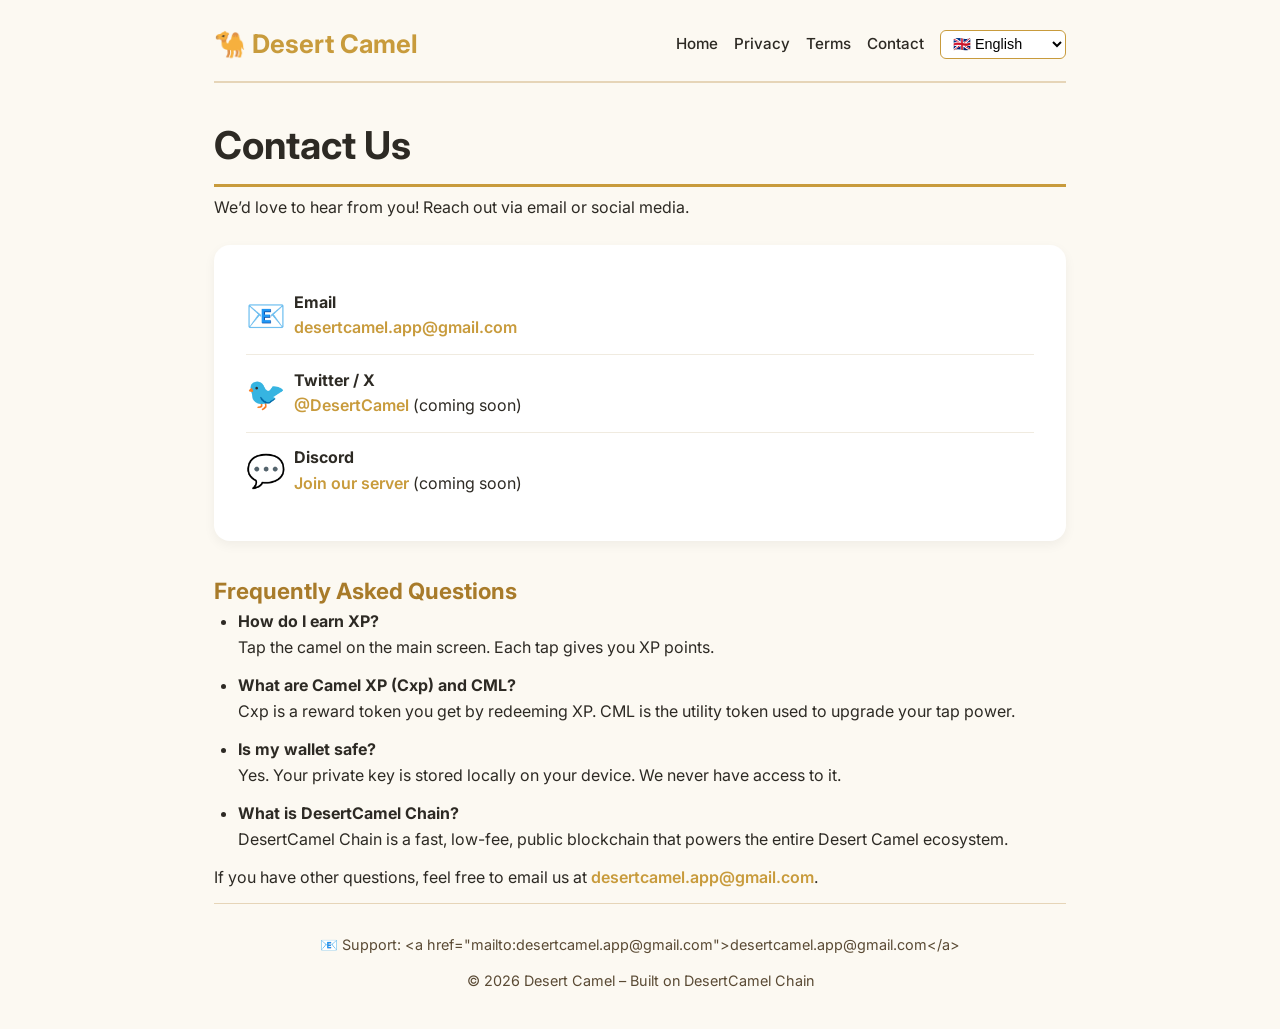
==== commit 1c4e5a06: "Update print statement from 'Hello' to 'Goodbye'" ====
--- a/contact.html
+++ b/contact.html
@@ -3,7 +3,7 @@
 <head>
   <meta charset="UTF-8">
   <meta name="viewport" content="width=device-width, initial-scale=1.0">
-  <title>Contact – Desert Camel Game</title>
+  <title>Contact – Desert Camel</title>
   <link href="https://fonts.googleapis.com/css2?family=Inter:opsz,wght@14..32,400..700&display=swap" rel="stylesheet">
   <style>
     * { margin:0; padding:0; box-sizing:border-box; }
@@ -131,7 +131,7 @@
           <li data-key="faq-q1"><strong>How do I earn XP?</strong><br>Tap the camel on the main screen. Each tap gives you XP points.</li>
           <li data-key="faq-q2"><strong>What are Camel XP (Cxp) and CML?</strong><br>Cxp is a reward token you get by redeeming XP. CML is the utility token used to upgrade your tap power.</li>
           <li data-key="faq-q3"><strong>Is my wallet safe?</strong><br>Yes. Your private key is stored locally on your device. We never have access to it.</li>
-          <li data-key="faq-q4"><strong>What is SidraChain?</strong><br>SidraChain is a fast and low-fee blockchain that powers Desert Camel.</li>
+          <li data-key="faq-q4"><strong>What is DesertCamel Chain?</strong><br>DesertCamel Chain is a fast, low-fee, public blockchain that powers the entire Desert Camel ecosystem.</li>
         </ul>
         <p data-key="faq-cta">If you have other questions, feel free to email us at <a href="mailto:desertcamel.app@gmail.com">desertcamel.app@gmail.com</a>.</p>
       </div>
@@ -140,7 +140,7 @@
   </main>
   <footer>
     <p data-key="footer-support">📧 Support: <a href="mailto:desertcamel.app@gmail.com">desertcamel.app@gmail.com</a></p>
-    <p data-key="footer-copy">© 2026 Desert Camel. Built for SidraChain.</p>
+    <p data-key="footer-copy">© 2026 Desert Camel – Built on DesertCamel Chain</p>
   </footer>
 
   <script>
@@ -160,10 +160,10 @@
         'faq-q1': '<strong>How do I earn XP?</strong><br>Tap the camel on the main screen. Each tap gives you XP points.',
         'faq-q2': '<strong>What are Camel XP (Cxp) and CML?</strong><br>Cxp is a reward token you get by redeeming XP. CML is the utility token used to upgrade your tap power.',
         'faq-q3': '<strong>Is my wallet safe?</strong><br>Yes. Your private key is stored locally on your device. We never have access to it.',
-        'faq-q4': '<strong>What is SidraChain?</strong><br>SidraChain is a fast and low-fee blockchain that powers Desert Camel.',
+        'faq-q4': '<strong>What is DesertCamel Chain?</strong><br>DesertCamel Chain is a fast, low-fee, public blockchain that powers the entire Desert Camel ecosystem.',
         'faq-cta': 'If you have other questions, feel free to email us at <a href="mailto:desertcamel.app@gmail.com">desertcamel.app@gmail.com</a>.',
         'footer-support': '📧 Support: <a href="mailto:desertcamel.app@gmail.com">desertcamel.app@gmail.com</a>',
-        'footer-copy': '© 2026 Desert Camel. Built for SidraChain.'
+        'footer-copy': '© 2026 Desert Camel – Built on DesertCamel Chain'
       },
       vi: {
         home: 'Trang chủ', privacy: 'Chính sách bảo mật', terms: 'Điều khoản', contact: 'Liên hệ',
@@ -180,10 +180,10 @@
         'faq-q1': '<strong>Làm thế nào để kiếm XP?</strong><br>Chạm vào lạc đà trên màn hình chính. Mỗi lần chạm cho bạn điểm XP.',
         'faq-q2': '<strong>Camel XP (Cxp) và CML là gì?</strong><br>Cxp là token thưởng bạn nhận được khi đổi XP. CML là token tiện ích dùng để nâng cấp sức mạnh chạm.',
         'faq-q3': '<strong>Ví của tôi có an toàn không?</strong><br>Có. Khóa riêng của bạn được lưu trữ cục bộ trên thiết bị của bạn. Chúng tôi không bao giờ có quyền truy cập vào nó.',
-        'faq-q4': '<strong>SidraChain là gì?</strong><br>SidraChain là một blockchain nhanh và phí thấp cung cấp sức mạnh cho Desert Camel.',
+        'faq-q4': '<strong>DesertCamel Chain là gì?</strong><br>DesertCamel Chain là một blockchain công khai, nhanh và phí thấp, cung cấp sức mạnh cho toàn bộ hệ sinh thái Desert Camel.',
         'faq-cta': 'Nếu bạn có câu hỏi khác, vui lòng gửi email cho chúng tôi tại <a href="mailto:desertcamel.app@gmail.com">desertcamel.app@gmail.com</a>.',
         'footer-support': '📧 Hỗ trợ: <a href="mailto:desertcamel.app@gmail.com">desertcamel.app@gmail.com</a>',
-        'footer-copy': '© 2026 Desert Camel. Xây dựng cho SidraChain.'
+        'footer-copy': '© 2026 Desert Camel – Xây dựng trên DesertCamel Chain'
       },
       zh: {
         home: '首页', privacy: '隐私政策', terms: '服务条款', contact: '联系我们',
@@ -200,10 +200,10 @@
         'faq-q1': '<strong>如何赚取 XP？</strong><br>在主屏幕上点击骆驼。每次点击会给您 XP 积分。',
         'faq-q2': '<strong>什么是 Camel XP (Cxp) 和 CML？</strong><br>Cxp 是您通过兑换 XP 获得的奖励代币。CML 是用于升级点击威力的实用代币。',
         'faq-q3': '<strong>我的钱包安全吗？</strong><br>是的。您的私钥存储在您的设备本地。我们无法访问它。',
-        'faq-q4': '<strong>什么是 SidraChain？</strong><br>SidraChain 是支撑 Desert Camel 的快速低费用区块链。',
+        'faq-q4': '<strong>什么是 DesertCamel Chain？</strong><br>DesertCamel Chain 是一个快速、低费用、公开的区块链，为整个 Desert Camel 生态系统提供动力。',
         'faq-cta': '如果您有其他问题，请随时发送电子邮件至 <a href="mailto:desertcamel.app@gmail.com">desertcamel.app@gmail.com</a>。',
         'footer-support': '📧 支持: <a href="mailto:desertcamel.app@gmail.com">desertcamel.app@gmail.com</a>',
-        'footer-copy': '© 2026 Desert Camel. 为 SidraChain 构建。'
+        'footer-copy': '© 2026 Desert Camel – 基于 DesertCamel Chain 构建'
       },
       hi: {
         home: 'होम', privacy: 'गोपनीयता नीति', terms: 'सेवा की शर्तें', contact: 'संपर्क करें',
@@ -220,10 +220,10 @@
         'faq-q1': '<strong>मैं XP कैसे कमाऊं?</strong><br>मुख्य स्क्रीन पर ऊँट को टैप करें। प्रत्येक टैप आपको XP अंक देता है।',
         'faq-q2': '<strong>Camel XP (Cxp) और CML क्या हैं?</strong><br>Cxp एक पुरस्कार टोकन है जो आपको XP भुनाकर मिलता है। CML उपयोगिता टोकन है जिसका उपयोग आपकी टैप शक्ति को अपग्रेड करने के लिए किया जाता है।',
         'faq-q3': '<strong>क्या मेरा वॉलेट सुरक्षित है?</strong><br>हाँ। आपकी निजी कुंजी आपके डिवाइस पर स्थानीय रूप से संग्रहीत है। हमारी कभी उस तक पहुंच नहीं है।',
-        'faq-q4': '<strong>SidraChain क्या है?</strong><br>SidraChain एक तेज़ और कम-शुल्क वाली ब्लॉकचेन है जो Desert Camel को संचालित करती है।',
+        'faq-q4': '<strong>DesertCamel Chain क्या है?</strong><br>DesertCamel Chain एक तेज़, कम-शुल्क, सार्वजनिक ब्लॉकचेन है जो पूरे Desert Camel पारिस्थितिकी तंत्र को संचालित करता है।',
         'faq-cta': 'यदि आपके अन्य प्रश्न हैं, तो हमें <a href="mailto:desertcamel.app@gmail.com">desertcamel.app@gmail.com</a> पर ईमेल करने में संकोच न करें।',
         'footer-support': '📧 सहायता: <a href="mailto:desertcamel.app@gmail.com">desertcamel.app@gmail.com</a>',
-        'footer-copy': '© 2026 Desert Camel. SidraChain के लिए निर्मित।'
+        'footer-copy': '© 2026 Desert Camel – DesertCamel Chain पर निर्मित'
       },
       ar: {
         home: 'الرئيسية', privacy: 'سياسة الخصوصية', terms: 'شروط الخدمة', contact: 'اتصل بنا',
@@ -240,10 +240,10 @@
         'faq-q1': '<strong>كيف أربح XP؟</strong><br>انقر على الجمل على الشاشة الرئيسية. كل نقرة تمنحك نقاط XP.',
         'faq-q2': '<strong>ما هي Camel XP (Cxp) و CML؟</strong><br>Cxp هو رمز مكافأة تحصل عليه عن طريق استبدال XP. CML هو رمز المنفعة المستخدم لترقية قوة النقر.',
         'faq-q3': '<strong>هل محفظتي آمنة؟</strong><br>نعم. يتم تخزين مفتاحك الخاص محليًا على جهازك. لا يمكننا الوصول إليه أبدًا.',
-        'faq-q4': '<strong>ما هو SidraChain؟</strong><br>SidraChain هو بلوكتشين سريع ومنخفض الرسوم يشغل Desert Camel.',
+        'faq-q4': '<strong>ما هي DesertCamel Chain؟</strong><br>DesertCamel Chain هي سلسلة كتل عامة سريعة ومنخفضة الرسوم تشغل نظام Desert Camel البيئي بأكمله.',
         'faq-cta': 'إذا كان لديك أسئلة أخرى، فلا تتردد في مراسلتنا عبر البريد الإلكتروني على <a href="mailto:desertcamel.app@gmail.com">desertcamel.app@gmail.com</a>.',
         'footer-support': '📧 الدعم: <a href="mailto:desertcamel.app@gmail.com">desertcamel.app@gmail.com</a>',
-        'footer-copy': '© 2026 Desert Camel. تم بناؤها لـ SidraChain.'
+        'footer-copy': '© 2026 Desert Camel – مبني على DesertCamel Chain'
       },
       id: {
         home: 'Beranda', privacy: 'Kebijakan Privasi', terms: 'Syarat Layanan', contact: 'Kontak',
@@ -260,10 +260,10 @@
         'faq-q1': '<strong>Bagaimana cara mendapatkan XP?</strong><br>Ketuk unta di layar utama. Setiap ketukan memberi Anda poin XP.',
         'faq-q2': '<strong>Apa itu Camel XP (Cxp) dan CML?</strong><br>Cxp adalah token hadiah yang Anda dapatkan dengan menukar XP. CML adalah token utilitas yang digunakan untuk meningkatkan kekuatan ketuk Anda.',
         'faq-q3': '<strong>Apakah dompet saya aman?</strong><br>Ya. Kunci pribadi Anda disimpan secara lokal di perangkat Anda. Kami tidak pernah memiliki akses ke sana.',
-        'faq-q4': '<strong>Apa itu SidraChain?</strong><br>SidraChain adalah blockchain cepat dan biaya rendah yang mendukung Desert Camel.',
+        'faq-q4': '<strong>Apa itu DesertCamel Chain?</strong><br>DesertCamel Chain adalah blockchain publik, cepat, dan berbiaya rendah yang menggerakkan seluruh ekosistem Desert Camel.',
         'faq-cta': 'Jika Anda memiliki pertanyaan lain, jangan ragu untuk mengirim email kepada kami di <a href="mailto:desertcamel.app@gmail.com">desertcamel.app@gmail.com</a>.',
         'footer-support': '📧 Dukungan: <a href="mailto:desertcamel.app@gmail.com">desertcamel.app@gmail.com</a>',
-        'footer-copy': '© 2026 Desert Camel. Dibangun untuk SidraChain.'
+        'footer-copy': '© 2026 Desert Camel – Dibangun di DesertCamel Chain'
       },
       ms: {
         home: 'Rumah', privacy: 'Dasar Privasi', terms: 'Terma Perkhidmatan', contact: 'Hubungi',
@@ -280,10 +280,10 @@
         'faq-q1': '<strong>Bagaimana saya memperoleh XP?</strong><br>Ketik unta pada skrin utama. Setiap ketukan memberi anda mata XP.',
         'faq-q2': '<strong>Apakah Camel XP (Cxp) dan CML?</strong><br>Cxp adalah token ganjaran yang anda peroleh dengan menebus XP. CML adalah token utiliti yang digunakan untuk meningkatkan kuasa ketuk anda.',
         'faq-q3': '<strong>Adakah dompet saya selamat?</strong><br>Ya. Kunci peribadi anda disimpan secara setempat pada peranti anda. Kami tidak pernah mempunyai akses kepadanya.',
-        'faq-q4': '<strong>Apakah SidraChain?</strong><br>SidraChain adalah blockchain yang pantas dan berbayaran rendah yang menggerakkan Desert Camel.',
+        'faq-q4': '<strong>Apakah DesertCamel Chain?</strong><br>DesertCamel Chain adalah blockchain awam, pantas dan berbayaran rendah yang menggerakkan seluruh ekosistem Desert Camel.',
         'faq-cta': 'Jika anda mempunyai soalan lain, jangan ragu untuk menghantar e-mel kepada kami di <a href="mailto:desertcamel.app@gmail.com">desertcamel.app@gmail.com</a>.',
         'footer-support': '📧 Sokongan: <a href="mailto:desertcamel.app@gmail.com">desertcamel.app@gmail.com</a>',
-        'footer-copy': '© 2026 Desert Camel. Dibina untuk SidraChain.'
+        'footer-copy': '© 2026 Desert Camel – Dibina di DesertCamel Chain'
       },
       fr: {
         home: 'Accueil', privacy: 'Confidentialité', terms: 'Conditions', contact: 'Contact',
@@ -300,10 +300,10 @@
         'faq-q1': '<strong>Comment gagner des XP ?</strong><br>Tapez sur le chameau sur l\'écran principal. Chaque tapotement vous donne des points XP.',
         'faq-q2': '<strong>Qu\'est-ce que Camel XP (Cxp) et CML ?</strong><br>Cxp est un jeton de récompense que vous obtenez en échangeant des XP. CML est le jeton utilitaire utilisé pour améliorer votre puissance de tapotement.',
         'faq-q3': '<strong>Mon portefeuille est-il sécurisé ?</strong><br>Oui. Votre clé privée est stockée localement sur votre appareil. Nous n\'y avons jamais accès.',
-        'faq-q4': '<strong>Qu\'est-ce que SidraChain ?</strong><br>SidraChain est une blockchain rapide et à faibles frais qui alimente Desert Camel.',
+        'faq-q4': '<strong>Qu\'est-ce que DesertCamel Chain ?</strong><br>DesertCamel Chain est une blockchain publique, rapide et à faibles frais qui alimente tout l\'écosystème Desert Camel.',
         'faq-cta': 'Si vous avez d\'autres questions, n\'hésitez pas à nous envoyer un e-mail à <a href="mailto:desertcamel.app@gmail.com">desertcamel.app@gmail.com</a>.',
         'footer-support': '📧 Support: <a href="mailto:desertcamel.app@gmail.com">desertcamel.app@gmail.com</a>',
-        'footer-copy': '© 2026 Desert Camel. Construit pour SidraChain.'
+        'footer-copy': '© 2026 Desert Camel – Construit sur DesertCamel Chain'
       },
       pt: {
         home: 'Início', privacy: 'Privacidade', terms: 'Termos', contact: 'Contato',
@@ -320,10 +320,10 @@
         'faq-q1': '<strong>Como ganhar XP?</strong><br>Toque no camelo na tela principal. Cada toque dá pontos XP.',
         'faq-q2': '<strong>O que são Camel XP (Cxp) e CML?</strong><br>Cxp é um token de recompensa que você obtém ao resgatar XP. CML é o token utilitário usado para melhorar seu poder de toque.',
         'faq-q3': '<strong>Minha carteira está segura?</strong><br>Sim. Sua chave privada é armazenada localmente no seu dispositivo. Nós nunca temos acesso a ela.',
-        'faq-q4': '<strong>O que é SidraChain?</strong><br>SidraChain é uma blockchain rápida e com baixas taxas que alimenta o Desert Camel.',
+        'faq-q4': '<strong>O que é DesertCamel Chain?</strong><br>DesertCamel Chain é uma blockchain pública, rápida e com baixas taxas que alimenta todo o ecossistema Desert Camel.',
         'faq-cta': 'Se você tiver outras perguntas, envie um e-mail para <a href="mailto:desertcamel.app@gmail.com">desertcamel.app@gmail.com</a>.',
         'footer-support': '📧 Suporte: <a href="mailto:desertcamel.app@gmail.com">desertcamel.app@gmail.com</a>',
-        'footer-copy': '© 2026 Desert Camel. Construído para SidraChain.'
+        'footer-copy': '© 2026 Desert Camel – Construído na DesertCamel Chain'
       },
       ko: {
         home: '홈', privacy: '개인정보처리방침', terms: '서비스 약관', contact: '연락처',
@@ -340,10 +340,10 @@
         'faq-q1': '<strong>XP를 어떻게 획득하나요?</strong><br>메인 화면에서 낙타를 탭하세요. 각 탭마다 XP 포인트를 얻을 수 있습니다.',
         'faq-q2': '<strong>Camel XP(Cxp)와 CML은 무엇인가요?</strong><br>Cxp는 XP를 교환하여 얻는 보상 토큰입니다. CML은 탭 파워를 업그레이드하는 데 사용되는 유틸리티 토큰입니다.',
         'faq-q3': '<strong>제 지갑은 안전한가요?</strong><br>네. 개인 키는 기기에 로컬로 저장됩니다. 당사는 절대 액세스할 수 없습니다.',
-        'faq-q4': '<strong>SidraChain이란 무엇인가요?</strong><br>SidraChain은 Desert Camel을 구동하는 빠르고 수수료가 저렴한 블록체인입니다.',
+        'faq-q4': '<strong>DesertCamel Chain이란 무엇인가요?</strong><br>DesertCamel Chain은 전체 Desert Camel 생태계를 구동하는 빠르고 수수료가 저렴한 공개 블록체인입니다.',
         'faq-cta': '다른 질문이 있으시면 <a href="mailto:desertcamel.app@gmail.com">desertcamel.app@gmail.com</a>으로 이메일을 보내주세요.',
         'footer-support': '📧 지원: <a href="mailto:desertcamel.app@gmail.com">desertcamel.app@gmail.com</a>',
-        'footer-copy': '© 2026 Desert Camel. SidraChain용으로 제작되었습니다.'
+        'footer-copy': '© 2026 Desert Camel – DesertCamel Chain에서 구축됨'
       },
       ja: {
         home: 'ホーム', privacy: 'プライバシーポリシー', terms: '利用規約', contact: 'お問い合わせ',
@@ -360,10 +360,10 @@
         'faq-q1': '<strong>XPを獲得するにはどうすればいいですか？</strong><br>メイン画面でラクダをタップしてください。タップするたびにXPポイントが付与されます。',
         'faq-q2': '<strong>Camel XP(Cxp)とCMLとは何ですか？</strong><br>CxpはXPを交換して得られる報酬トークンです。CMLはタップパワーをアップグレードするために使用されるユーティリティトークンです。',
         'faq-q3': '<strong>私のウォレットは安全ですか？</strong><br>はい。秘密鍵はお使いのデバイスにローカルに保存されます。当社は決してアクセスできません。',
-        'faq-q4': '<strong>SidraChainとは何ですか？</strong><br>SidraChainはDesert Camelを支える高速で手数料の低いブロックチェーンです。',
+        'faq-q4': '<strong>DesertCamel Chainとは何ですか？</strong><br>DesertCamel Chainは、Desert Camelエコシステム全体を支える高速で手数料の低い公開ブロックチェーンです。',
         'faq-cta': 'その他のご質問がございましたら、<a href="mailto:desertcamel.app@gmail.com">desertcamel.app@gmail.com</a>までメールにてお問い合わせください。',
         'footer-support': '📧 サポート: <a href="mailto:desertcamel.app@gmail.com">desertcamel.app@gmail.com</a>',
-        'footer-copy': '© 2026 Desert Camel. SidraChain用に構築されました。'
+        'footer-copy': '© 2026 Desert Camel – DesertCamel Chain上に構築'
       }
     };
 
@@ -374,7 +374,7 @@
           <li><strong>How do I earn XP?</strong><br>Tap the camel on the main screen. Each tap gives you XP points.</li>
           <li><strong>What are Camel XP (Cxp) and CML?</strong><br>Cxp is a reward token you get by redeeming XP. CML is the utility token used to upgrade your tap power.</li>
           <li><strong>Is my wallet safe?</strong><br>Yes. Your private key is stored locally on your device. We never have access to it.</li>
-          <li><strong>What is SidraChain?</strong><br>SidraChain is a fast and low-fee blockchain that powers Desert Camel.</li>
+          <li><strong>What is DesertCamel Chain?</strong><br>DesertCamel Chain is a fast, low-fee, public blockchain that powers the entire Desert Camel ecosystem.</li>
         </ul>
         <p>If you have other questions, feel free to email us at <a href="mailto:desertcamel.app@gmail.com">desertcamel.app@gmail.com</a>.</p>
       `,
@@ -384,7 +384,7 @@
           <li><strong>Làm thế nào để kiếm XP?</strong><br>Chạm vào lạc đà trên màn hình chính. Mỗi lần chạm cho bạn điểm XP.</li>
           <li><strong>Camel XP (Cxp) và CML là gì?</strong><br>Cxp là token thưởng bạn nhận được khi đổi XP. CML là token tiện ích dùng để nâng cấp sức mạnh chạm.</li>
           <li><strong>Ví của tôi có an toàn không?</strong><br>Có. Khóa riêng của bạn được lưu trữ cục bộ trên thiết bị của bạn. Chúng tôi không bao giờ có quyền truy cập vào nó.</li>
-          <li><strong>SidraChain là gì?</strong><br>SidraChain là một blockchain nhanh và phí thấp cung cấp sức mạnh cho Desert Camel.</li>
+          <li><strong>DesertCamel Chain là gì?</strong><br>DesertCamel Chain là một blockchain công khai, nhanh và phí thấp, cung cấp sức mạnh cho toàn bộ hệ sinh thái Desert Camel.</li>
         </ul>
         <p>Nếu bạn có câu hỏi khác, vui lòng gửi email cho chúng tôi tại <a href="mailto:desertcamel.app@gmail.com">desertcamel.app@gmail.com</a>.</p>
       `,
@@ -394,7 +394,7 @@
           <li><strong>如何赚取 XP？</strong><br>在主屏幕上点击骆驼。每次点击会给您 XP 积分。</li>
           <li><strong>什么是 Camel XP (Cxp) 和 CML？</strong><br>Cxp 是您通过兑换 XP 获得的奖励代币。CML 是用于升级点击威力的实用代币。</li>
           <li><strong>我的钱包安全吗？</strong><br>是的。您的私钥存储在您的设备本地。我们无法访问它。</li>
-          <li><strong>什么是 SidraChain？</strong><br>SidraChain 是支撑 Desert Camel 的快速低费用区块链。</li>
+          <li><strong>什么是 DesertCamel Chain？</strong><br>DesertCamel Chain 是一个快速、低费用、公开的区块链，为整个 Desert Camel 生态系统提供动力。</li>
         </ul>
         <p>如果您有其他问题，请随时发送电子邮件至 <a href="mailto:desertcamel.app@gmail.com">desertcamel.app@gmail.com</a>。</p>
       `,
@@ -404,7 +404,7 @@
           <li><strong>मैं XP कैसे कमाऊं?</strong><br>मुख्य स्क्रीन पर ऊँट को टैप करें। प्रत्येक टैप आपको XP अंक देता है।</li>
           <li><strong>Camel XP (Cxp) और CML क्या हैं?</strong><br>Cxp एक पुरस्कार टोकन है जो आपको XP भुनाकर मिलता है। CML उपयोगिता टोकन है जिसका उपयोग आपकी टैप शक्ति को अपग्रेड करने के लिए किया जाता है।</li>
           <li><strong>क्या मेरा वॉलेट सुरक्षित है?</strong><br>हाँ। आपकी निजी कुंजी आपके डिवाइस पर स्थानीय रूप से संग्रहीत है। हमारी कभी उस तक पहुंच नहीं है।</li>
-          <li><strong>SidraChain क्या है?</strong><br>SidraChain एक तेज़ और कम-शुल्क वाली ब्लॉकचेन है जो Desert Camel को संचालित करती है।</li>
+          <li><strong>DesertCamel Chain क्या है?</strong><br>DesertCamel Chain एक तेज़, कम-शुल्क, सार्वजनिक ब्लॉकचेन है जो पूरे Desert Camel पारिस्थितिकी तंत्र को संचालित करता है।</li>
         </ul>
         <p>यदि आपके अन्य प्रश्न हैं, तो हमें <a href="mailto:desertcamel.app@gmail.com">desertcamel.app@gmail.com</a> पर ईमेल करने में संकोच न करें।</p>
       `,
@@ -414,7 +414,7 @@
           <li><strong>كيف أربح XP؟</strong><br>انقر على الجمل على الشاشة الرئيسية. كل نقرة تمنحك نقاط XP.</li>
           <li><strong>ما هي Camel XP (Cxp) و CML؟</strong><br>Cxp هو رمز مكافأة تحصل عليه عن طريق استبدال XP. CML هو رمز المنفعة المستخدم لترقية قوة النقر.</li>
           <li><strong>هل محفظتي آمنة؟</strong><br>نعم. يتم تخزين مفتاحك الخاص محليًا على جهازك. لا يمكننا الوصول إليه أبدًا.</li>
-          <li><strong>ما هو SidraChain؟</strong><br>SidraChain هو بلوكتشين سريع ومنخفض الرسوم يشغل Desert Camel.</li>
+          <li><strong>ما هي DesertCamel Chain؟</strong><br>DesertCamel Chain هي سلسلة كتل عامة سريعة ومنخفضة الرسوم تشغل نظام Desert Camel البيئي بأكمله.</li>
         </ul>
         <p>إذا كان لديك أسئلة أخرى، فلا تتردد في مراسلتنا عبر البريد الإلكتروني على <a href="mailto:desertcamel.app@gmail.com">desertcamel.app@gmail.com</a>.</p>
       `,
@@ -424,7 +424,7 @@
           <li><strong>Bagaimana cara mendapatkan XP?</strong><br>Ketuk unta di layar utama. Setiap ketukan memberi Anda poin XP.</li>
           <li><strong>Apa itu Camel XP (Cxp) dan CML?</strong><br>Cxp adalah token hadiah yang Anda dapatkan dengan menukar XP. CML adalah token utilitas yang digunakan untuk meningkatkan kekuatan ketuk Anda.</li>
           <li><strong>Apakah dompet saya aman?</strong><br>Ya. Kunci pribadi Anda disimpan secara lokal di perangkat Anda. Kami tidak pernah memiliki akses ke sana.</li>
-          <li><strong>Apa itu SidraChain?</strong><br>SidraChain adalah blockchain cepat dan biaya rendah yang mendukung Desert Camel.</li>
+          <li><strong>Apa itu DesertCamel Chain?</strong><br>DesertCamel Chain adalah blockchain publik, cepat, dan berbiaya rendah yang menggerakkan seluruh ekosistem Desert Camel.</li>
         </ul>
         <p>Jika Anda memiliki pertanyaan lain, jangan ragu untuk mengirim email kepada kami di <a href="mailto:desertcamel.app@gmail.com">desertcamel.app@gmail.com</a>.</p>
       `,
@@ -434,7 +434,7 @@
           <li><strong>Bagaimana saya memperoleh XP?</strong><br>Ketik unta pada skrin utama. Setiap ketukan memberi anda mata XP.</li>
           <li><strong>Apakah Camel XP (Cxp) dan CML?</strong><br>Cxp adalah token ganjaran yang anda peroleh dengan menebus XP. CML adalah token utiliti yang digunakan untuk meningkatkan kuasa ketuk anda.</li>
           <li><strong>Adakah dompet saya selamat?</strong><br>Ya. Kunci peribadi anda disimpan secara setempat pada peranti anda. Kami tidak pernah mempunyai akses kepadanya.</li>
-          <li><strong>Apakah SidraChain?</strong><br>SidraChain adalah blockchain yang pantas dan berbayaran rendah yang menggerakkan Desert Camel.</li>
+          <li><strong>Apakah DesertCamel Chain?</strong><br>DesertCamel Chain adalah blockchain awam, pantas dan berbayaran rendah yang menggerakkan seluruh ekosistem Desert Camel.</li>
         </ul>
         <p>Jika anda mempunyai soalan lain, jangan ragu untuk menghantar e-mel kepada kami di <a href="mailto:desertcamel.app@gmail.com">desertcamel.app@gmail.com</a>.</p>
       `,
@@ -444,7 +444,7 @@
           <li><strong>Comment gagner des XP ?</strong><br>Tapez sur le chameau sur l'écran principal. Chaque tapotement vous donne des points XP.</li>
           <li><strong>Qu'est-ce que Camel XP (Cxp) et CML ?</strong><br>Cxp est un jeton de récompense que vous obtenez en échangeant des XP. CML est le jeton utilitaire utilisé pour améliorer votre puissance de tapotement.</li>
           <li><strong>Mon portefeuille est-il sécurisé ?</strong><br>Oui. Votre clé privée est stockée localement sur votre appareil. Nous n'y avons jamais accès.</li>
-          <li><strong>Qu'est-ce que SidraChain ?</strong><br>SidraChain est une blockchain rapide et à faibles frais qui alimente Desert Camel.</li>
+          <li><strong>Qu'est-ce que DesertCamel Chain ?</strong><br>DesertCamel Chain est une blockchain publique, rapide et à faibles frais qui alimente tout l'écosystème Desert Camel.</li>
         </ul>
         <p>Si vous avez d'autres questions, n'hésitez pas à nous envoyer un e-mail à <a href="mailto:desertcamel.app@gmail.com">desertcamel.app@gmail.com</a>.</p>
       `,
@@ -454,7 +454,7 @@
           <li><strong>Como ganhar XP?</strong><br>Toque no camelo na tela principal. Cada toque dá pontos XP.</li>
           <li><strong>O que são Camel XP (Cxp) e CML?</strong><br>Cxp é um token de recompensa que você obtém ao resgatar XP. CML é o token utilitário usado para melhorar seu poder de toque.</li>
           <li><strong>Minha carteira está segura?</strong><br>Sim. Sua chave privada é armazenada localmente no seu dispositivo. Nós nunca temos acesso a ela.</li>
-          <li><strong>O que é SidraChain?</strong><br>SidraChain é uma blockchain rápida e com baixas taxas que alimenta o Desert Camel.</li>
+          <li><strong>O que é DesertCamel Chain?</strong><br>DesertCamel Chain é uma blockchain pública, rápida e com baixas taxas que alimenta todo o ecossistema Desert Camel.</li>
         </ul>
         <p>Se você tiver outras perguntas, envie um e-mail para <a href="mailto:desertcamel.app@gmail.com">desertcamel.app@gmail.com</a>.</p>
       `,
@@ -464,7 +464,7 @@
           <li><strong>XP를 어떻게 획득하나요?</strong><br>메인 화면에서 낙타를 탭하세요. 각 탭마다 XP 포인트를 얻을 수 있습니다.</li>
           <li><strong>Camel XP(Cxp)와 CML은 무엇인가요?</strong><br>Cxp는 XP를 교환하여 얻는 보상 토큰입니다. CML은 탭 파워를 업그레이드하는 데 사용되는 유틸리티 토큰입니다.</li>
           <li><strong>제 지갑은 안전한가요?</strong><br>네. 개인 키는 기기에 로컬로 저장됩니다. 당사는 절대 액세스할 수 없습니다.</li>
-          <li><strong>SidraChain이란 무엇인가요?</strong><br>SidraChain은 Desert Camel을 구동하는 빠르고 수수료가 저렴한 블록체인입니다.</li>
+          <li><strong>DesertCamel Chain이란 무엇인가요?</strong><br>DesertCamel Chain은 전체 Desert Camel 생태계를 구동하는 빠르고 수수료가 저렴한 공개 블록체인입니다.</li>
         </ul>
         <p>다른 질문이 있으시면 <a href="mailto:desertcamel.app@gmail.com">desertcamel.app@gmail.com</a>으로 이메일을 보내주세요.</p>
       `,
@@ -474,7 +474,7 @@
           <li><strong>XPを獲得するにはどうすればいいですか？</strong><br>メイン画面でラクダをタップしてください。タップするたびにXPポイントが付与されます。</li>
           <li><strong>Camel XP(Cxp)とCMLとは何ですか？</strong><br>CxpはXPを交換して得られる報酬トークンです。CMLはタップパワーをアップグレードするために使用されるユーティリティトークンです。</li>
           <li><strong>私のウォレットは安全ですか？</strong><br>はい。秘密鍵はお使いのデバイスにローカルに保存されます。当社は決してアクセスできません。</li>
-          <li><strong>SidraChainとは何ですか？</strong><br>SidraChainはDesert Camelを支える高速で手数料の低いブロックチェーンです。</li>
+          <li><strong>DesertCamel Chainとは何ですか？</strong><br>DesertCamel Chainは、Desert Camelエコシステム全体を支える高速で手数料の低い公開ブロックチェーンです。</li>
         </ul>
         <p>その他のご質問がございましたら、<a href="mailto:desertcamel.app@gmail.com">desertcamel.app@gmail.com</a>までメールにてお問い合わせください。</p>
       `
@@ -485,7 +485,6 @@
       document.querySelectorAll('[data-key]').forEach(el => {
         const key = el.getAttribute('data-key');
         if (translations[lang] && translations[lang][key] !== undefined) {
-          // Cho phép HTML trong một số key
           if (key === 'faq-q1' || key === 'faq-q2' || key === 'faq-q3' || key === 'faq-q4' || key === 'faq-cta') {
             el.innerHTML = translations[lang][key];
           } else {
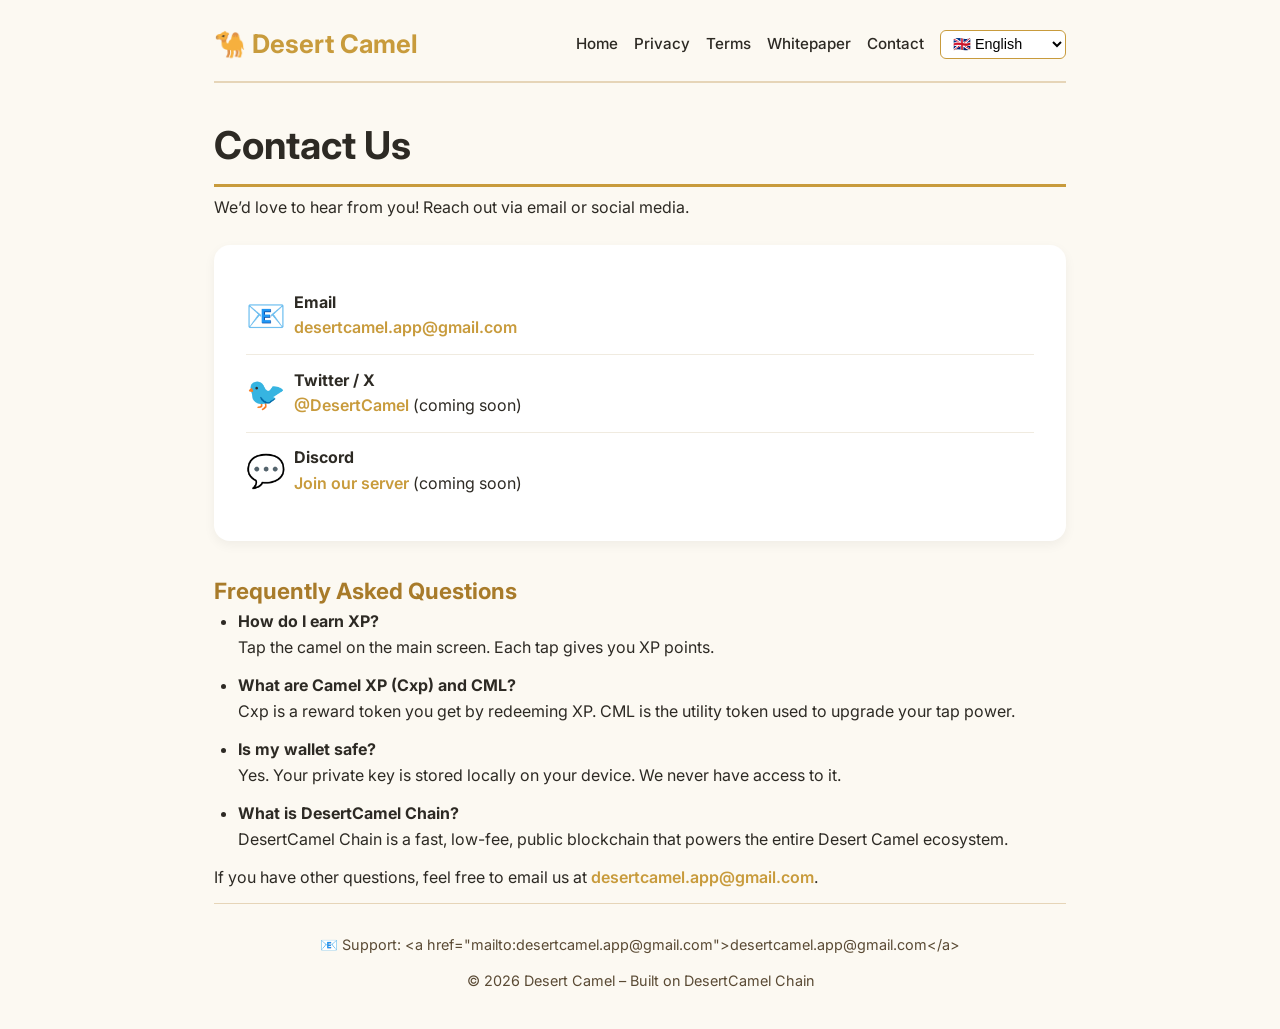
==== commit a6dda5b9: "Update print statement from 'Hello' to 'Goodbye'" ====
--- a/contact.html
+++ b/contact.html
@@ -80,6 +80,7 @@
       <a href="index.html" data-key="home">Home</a>
       <a href="privacy.html" data-key="privacy">Privacy</a>
       <a href="terms.html" data-key="terms">Terms</a>
+      <a href="whitepaper.html" data-key="whitepaper">Whitepaper</a>
       <a href="contact.html" data-key="contact">Contact</a>
       <select class="lang-select" id="langSelector" onchange="switchLang(this.value)">
         <option value="en">🇬🇧 English</option>
